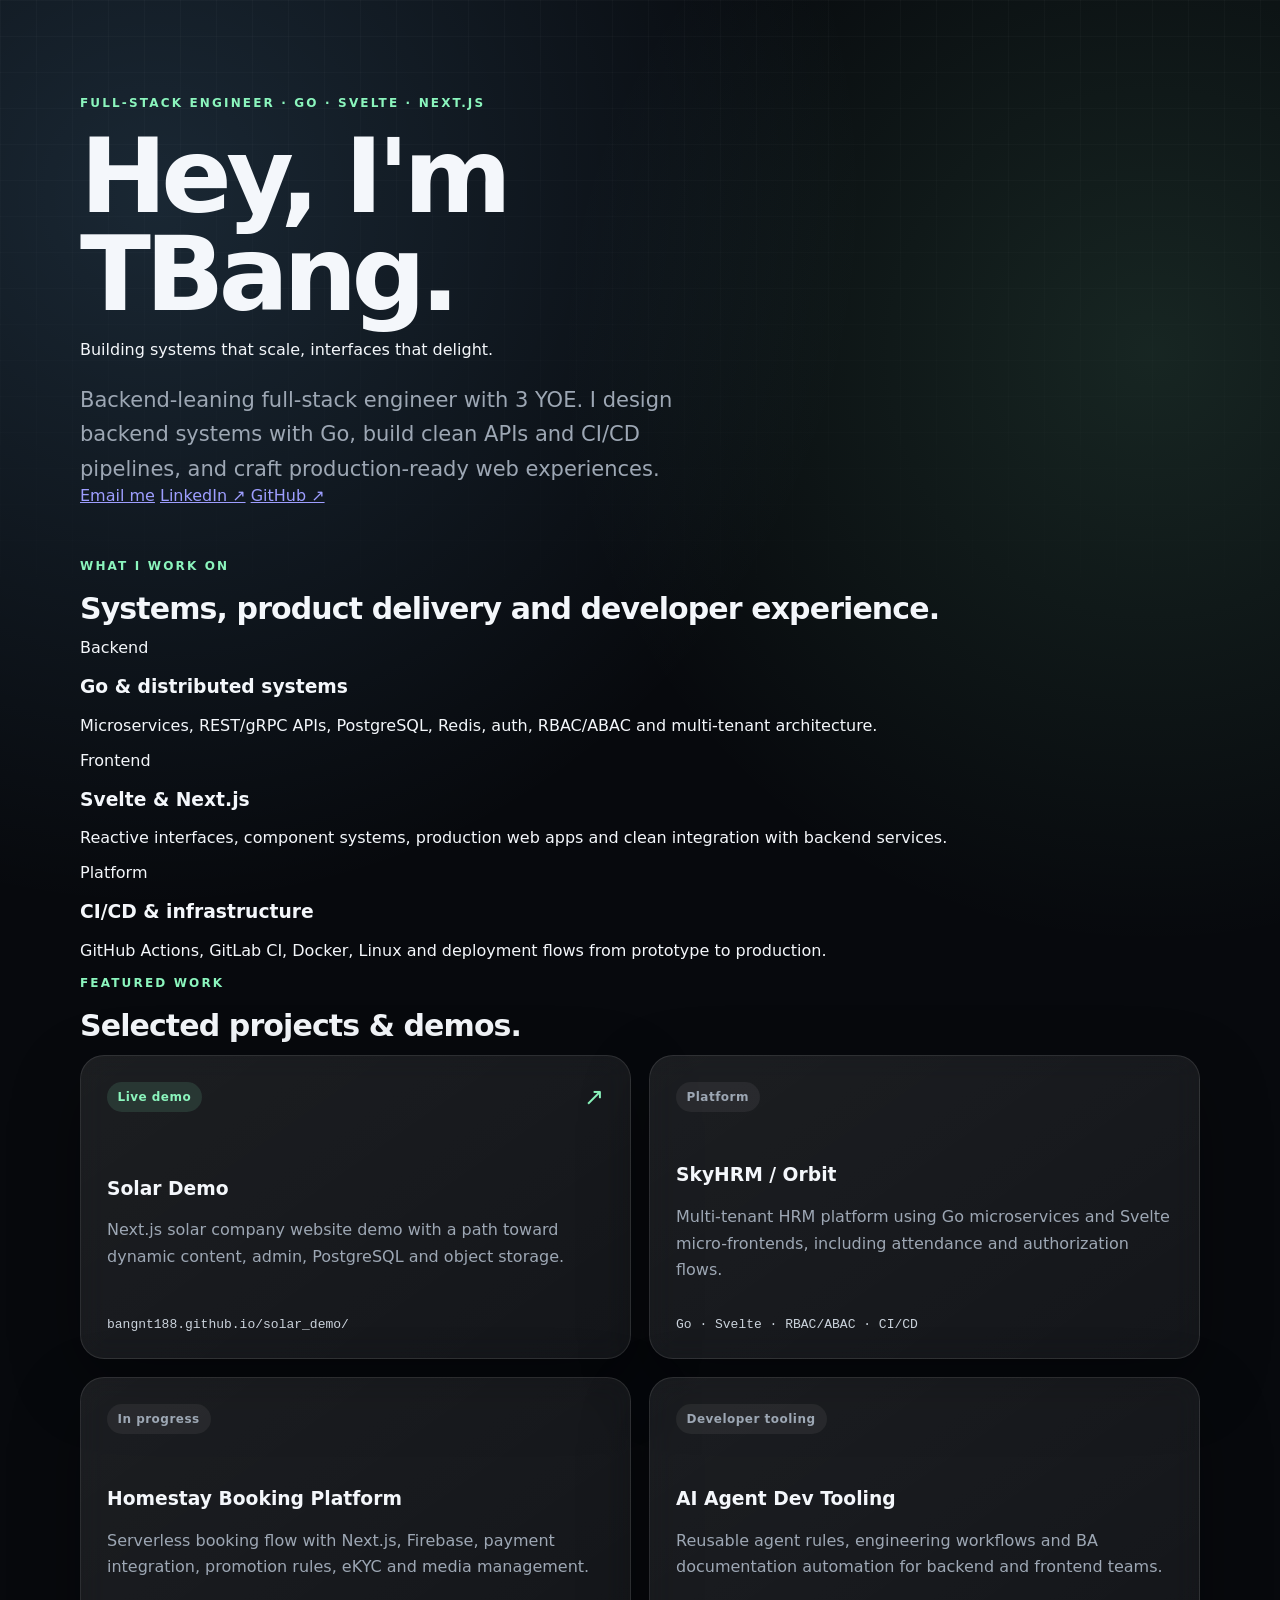
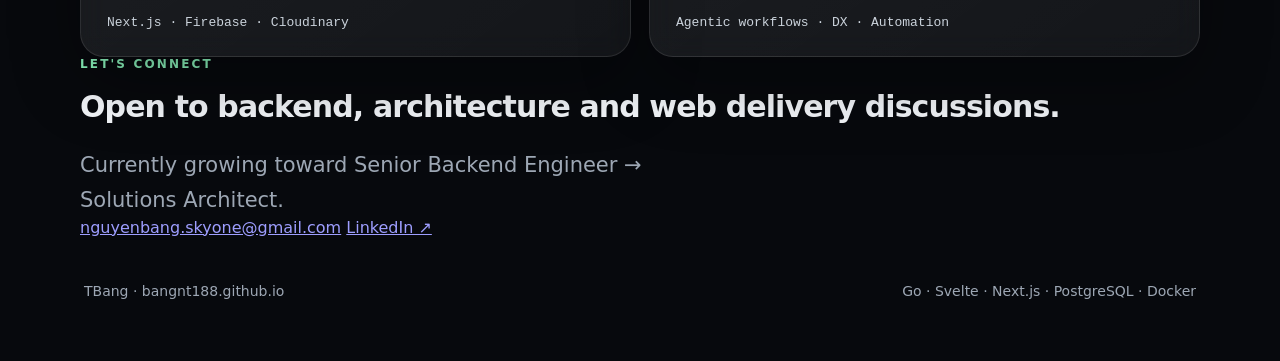
==== index.html @ aab57d64 "feat: turn demo hub into personal portfolio landing page" ====
<!doctype html>
<html lang="en">
<head>
  <meta charset="utf-8" />
  <meta name="viewport" content="width=device-width, initial-scale=1" />
  <meta name="description" content="TBang — Full-Stack Engineer focused on Go, Svelte, Next.js, distributed systems, CI/CD and system design." />
  <title>TBang · Full-Stack Engineer</title>
  <link rel="stylesheet" href="./styles.css" />
</head>
<body>
  <main class="shell">
    <section class="hero">
      <p class="eyebrow">FULL-STACK ENGINEER · GO · SVELTE · NEXT.JS</p>
      <h1>Hey, I'm TBang.</h1>
      <p class="headline">Building systems that scale, interfaces that delight.</p>
      <p class="intro">
        Backend-leaning full-stack engineer with 3 YOE. I design backend systems with Go,
        build clean APIs and CI/CD pipelines, and craft production-ready web experiences.
      </p>
      <div class="actions">
        <a class="button primary" href="mailto:nguyenbang.skyone@gmail.com">Email me</a>
        <a class="button" href="https://www.linkedin.com/in/bang-nguyen-182489255/" target="_blank" rel="noreferrer">LinkedIn ↗</a>
        <a class="button" href="https://github.com/bangnt188" target="_blank" rel="noreferrer">GitHub ↗</a>
      </div>
    </section>

    <section class="section">
      <div class="section-heading">
        <p class="eyebrow">WHAT I WORK ON</p>
        <h2>Systems, product delivery and developer experience.</h2>
      </div>
      <div class="grid three">
        <article class="info-card">
          <span class="kicker">Backend</span>
          <h3>Go & distributed systems</h3>
          <p>Microservices, REST/gRPC APIs, PostgreSQL, Redis, auth, RBAC/ABAC and multi-tenant architecture.</p>
        </article>
        <article class="info-card">
          <span class="kicker">Frontend</span>
          <h3>Svelte & Next.js</h3>
          <p>Reactive interfaces, component systems, production web apps and clean integration with backend services.</p>
        </article>
        <article class="info-card">
          <span class="kicker">Platform</span>
          <h3>CI/CD & infrastructure</h3>
          <p>GitHub Actions, GitLab CI, Docker, Linux and deployment flows from prototype to production.</p>
        </article>
      </div>
    </section>

    <section class="section">
      <div class="section-heading">
        <p class="eyebrow">FEATURED WORK</p>
        <h2>Selected projects & demos.</h2>
      </div>
      <div class="projects">
        <a class="card" href="/solar_demo/" aria-label="Open Solar Demo">
          <div class="card-top">
            <span class="badge">Live demo</span>
            <span class="arrow">↗</span>
          </div>
          <div>
            <h3>Solar Demo</h3>
            <p>Next.js solar company website demo with a path toward dynamic content, admin, PostgreSQL and object storage.</p>
          </div>
          <span class="path">bangnt188.github.io/solar_demo/</span>
        </a>

        <article class="card">
          <div class="card-top"><span class="badge subtle">Platform</span></div>
          <div>
            <h3>SkyHRM / Orbit</h3>
            <p>Multi-tenant HRM platform using Go microservices and Svelte micro-frontends, including attendance and authorization flows.</p>
          </div>
          <span class="path">Go · Svelte · RBAC/ABAC · CI/CD</span>
        </article>

        <article class="card">
          <div class="card-top"><span class="badge subtle">In progress</span></div>
          <div>
            <h3>Homestay Booking Platform</h3>
            <p>Serverless booking flow with Next.js, Firebase, payment integration, promotion rules, eKYC and media management.</p>
          </div>
          <span class="path">Next.js · Firebase · Cloudinary</span>
        </article>

        <article class="card">
          <div class="card-top"><span class="badge subtle">Developer tooling</span></div>
          <div>
            <h3>AI Agent Dev Tooling</h3>
            <p>Reusable agent rules, engineering workflows and BA documentation automation for backend and frontend teams.</p>
          </div>
          <span class="path">Agentic workflows · DX · Automation</span>
        </article>
      </div>
    </section>

    <section class="section contact">
      <div>
        <p class="eyebrow">LET'S CONNECT</p>
        <h2>Open to backend, architecture and web delivery discussions.</h2>
        <p class="intro compact">Currently growing toward Senior Backend Engineer → Solutions Architect.</p>
      </div>
      <div class="contact-links">
        <a href="mailto:nguyenbang.skyone@gmail.com">nguyenbang.skyone@gmail.com</a>
        <a href="https://www.linkedin.com/in/bang-nguyen-182489255/" target="_blank" rel="noreferrer">LinkedIn ↗</a>
      </div>
    </section>

    <footer>
      <span>TBang · bangnt188.github.io</span>
      <span>Go · Svelte · Next.js · PostgreSQL · Docker</span>
    </footer>
  </main>
</body>
</html>
---- styles.css ----
:root {
  color-scheme: dark;
  --bg: #07090d;
  --panel: rgba(255,255,255,.055);
  --panel-strong: rgba(255,255,255,.085);
  --text: #f4f7fb;
  --muted: #9da7b4;
  --line: rgba(255,255,255,.1);
  --accent: #8bf5bd;
  --accent-2: #7cc7ff;
  --shadow: 0 24px 70px rgba(0,0,0,.32);
}

* { box-sizing: border-box; }

html { min-height: 100%; }

body {
  margin: 0;
  min-height: 100vh;
  font-family: Inter, ui-sans-serif, system-ui, -apple-system, BlinkMacSystemFont, "Segoe UI", sans-serif;
  color: var(--text);
  background:
    radial-gradient(circle at 12% 10%, rgba(124,199,255,.16), transparent 34%),
    radial-gradient(circle at 90% 18%, rgba(139,245,189,.12), transparent 30%),
    var(--bg);
}

body::before {
  content: "";
  position: fixed;
  inset: 0;
  pointer-events: none;
  background-image:
    linear-gradient(rgba(255,255,255,.025) 1px, transparent 1px),
    linear-gradient(90deg, rgba(255,255,255,.025) 1px, transparent 1px);
  background-size: 36px 36px;
  mask-image: linear-gradient(to bottom, black, transparent 85%);
}

.shell {
  width: min(1120px, calc(100% - 40px));
  margin: 0 auto;
  padding: 96px 0 44px;
}

.hero {
  max-width: 760px;
  margin-bottom: 54px;
}

.eyebrow {
  margin: 0 0 18px;
  color: var(--accent);
  font-size: 12px;
  font-weight: 800;
  letter-spacing: .18em;
}

h1 {
  margin: 0;
  font-size: clamp(48px, 9vw, 104px);
  line-height: .94;
  letter-spacing: -.055em;
  font-weight: 760;
}

.intro {
  max-width: 620px;
  margin: 24px 0 0;
  color: var(--muted);
  font-size: clamp(17px, 2vw, 21px);
  line-height: 1.65;
}

.projects {
  display: grid;
  grid-template-columns: repeat(2, minmax(0, 1fr));
  gap: 18px;
}

.card {
  min-height: 280px;
  display: flex;
  flex-direction: column;
  justify-content: space-between;
  gap: 34px;
  padding: 26px;
  color: inherit;
  text-decoration: none;
  border: 1px solid var(--line);
  border-radius: 24px;
  background: linear-gradient(145deg, var(--panel-strong), var(--panel));
  box-shadow: var(--shadow);
  backdrop-filter: blur(14px);
  transition: transform .22s ease, border-color .22s ease, background .22s ease;
}

a.card:hover {
  transform: translateY(-6px);
  border-color: rgba(139,245,189,.42);
  background: linear-gradient(145deg, rgba(139,245,189,.1), rgba(255,255,255,.055));
}

.card-top {
  display: flex;
  align-items: center;
  justify-content: space-between;
}

.badge {
  display: inline-flex;
  width: fit-content;
  padding: 8px 11px;
  border-radius: 999px;
  background: rgba(139,245,189,.12);
  color: var(--accent);
  font-size: 12px;
  font-weight: 800;
  letter-spacing: .04em;
}

.badge.subtle {
  background: rgba(255,255,255,.06);
  color: var(--muted);
}

.arrow {
  font-size: 24px;
  color: var(--accent);
}

h2 {
  margin: 0 0 12px;
  font-size: 30px;
  letter-spacing: -.03em;
}

.card p {
  margin: 0;
  color: var(--muted);
  line-height: 1.65;
}

.path {
  color: #cbd3dc;
  font-family: "SFMono-Regular", Consolas, "Liberation Mono", monospace;
  font-size: 13px;
}

.muted { opacity: .58; }

footer {
  display: flex;
  align-items: center;
  justify-content: space-between;
  gap: 18px;
  margin-top: 28px;
  padding: 18px 4px;
  color: var(--muted);
  font-size: 14px;
}

footer a {
  color: var(--text);
  text-decoration: none;
}

footer a:hover { color: var(--accent-2); }

@media (max-width: 760px) {
  .shell {
    width: min(100% - 28px, 1120px);
    padding-top: 64px;
  }

  .projects { grid-template-columns: 1fr; }
  .card { min-height: 240px; }

  footer {
    align-items: flex-start;
    flex-direction: column;
  }
}
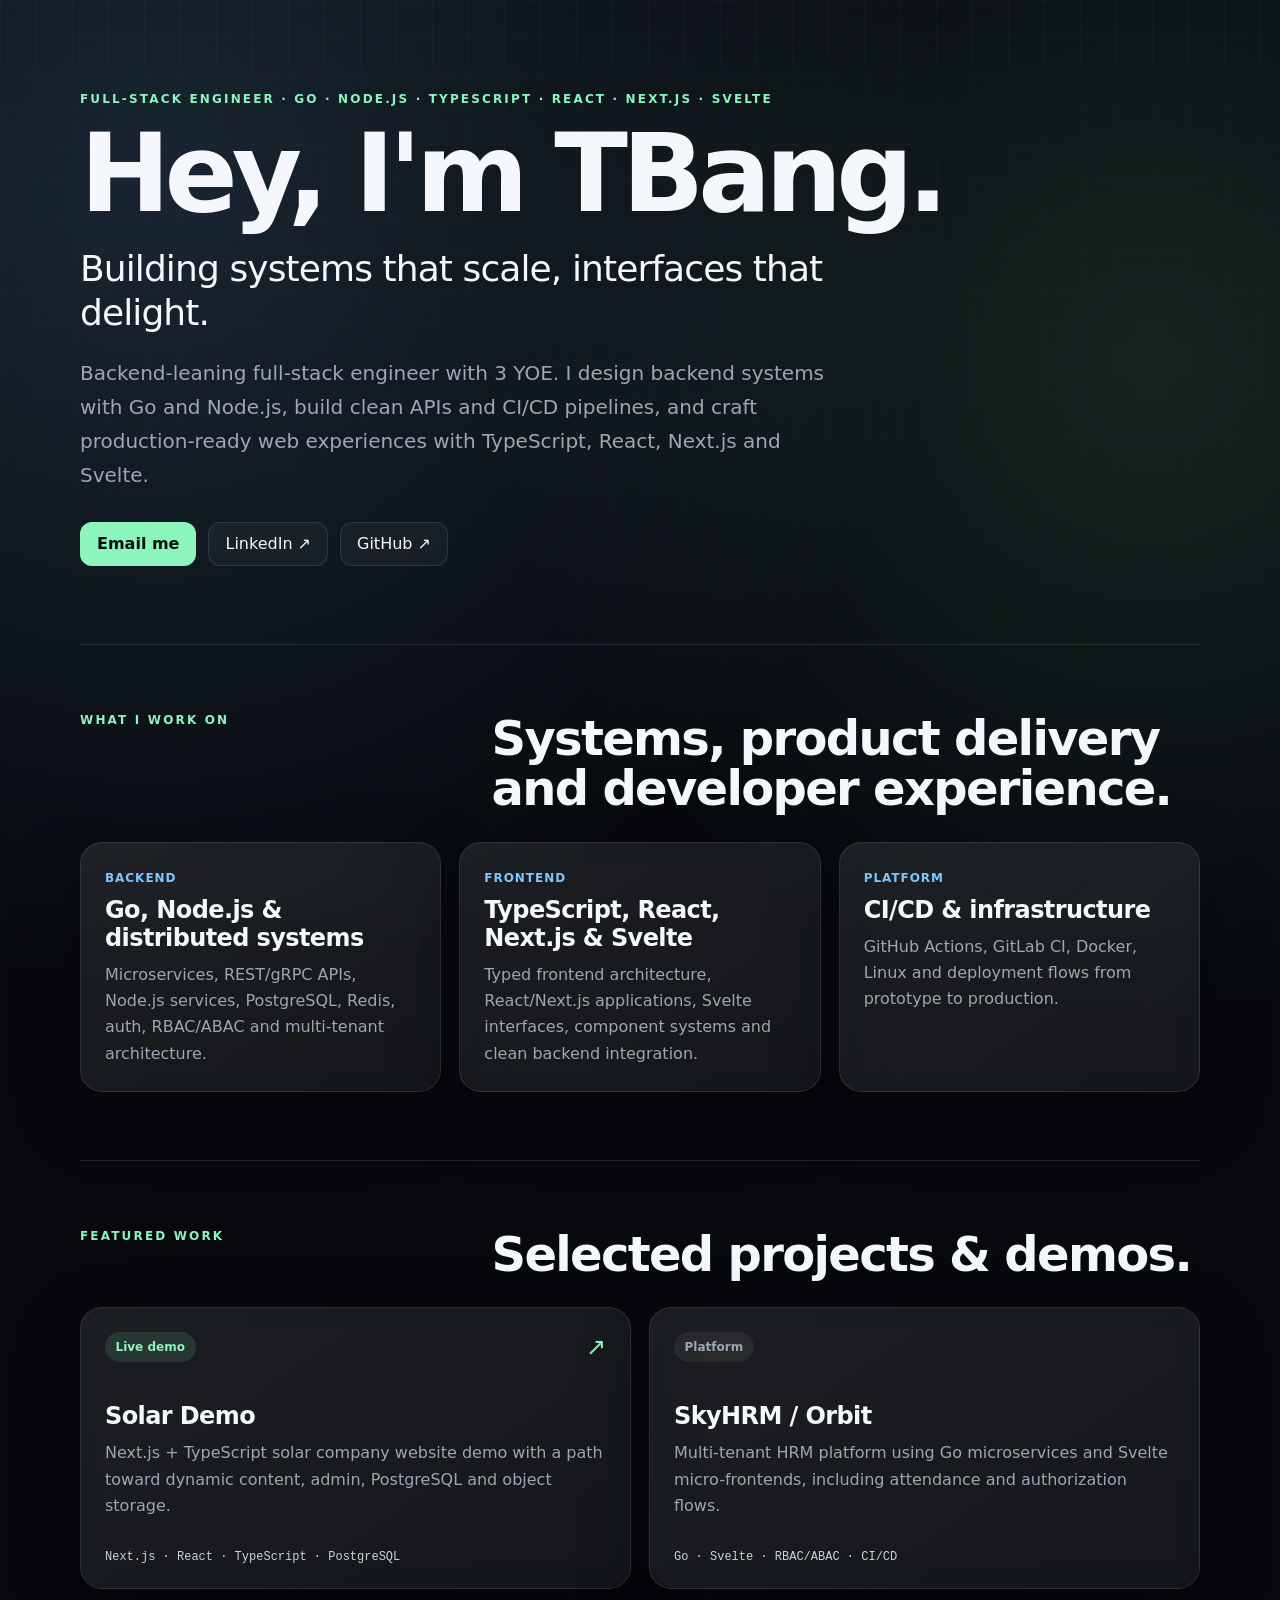
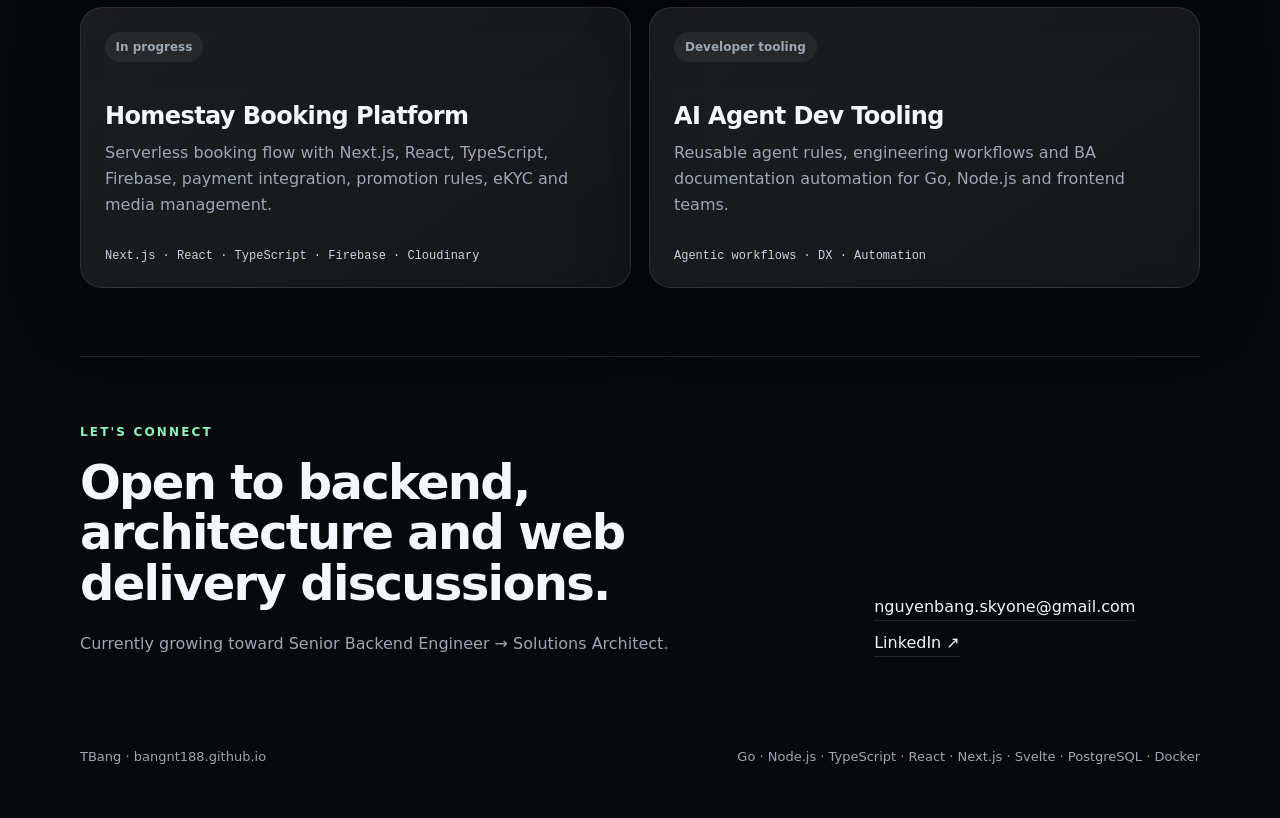
==== commit 355865c8: "feat: expand full-stack stack with Node.js TypeScript React and Next.js" ====
--- a/index.html
+++ b/index.html
@@ -3,19 +3,19 @@
 <head>
   <meta charset="utf-8" />
   <meta name="viewport" content="width=device-width, initial-scale=1" />
-  <meta name="description" content="TBang — Full-Stack Engineer focused on Go, Svelte, Next.js, distributed systems, CI/CD and system design." />
+  <meta name="description" content="TBang — Full-Stack Engineer focused on Go, Node.js, TypeScript, React, Next.js, Svelte, distributed systems, CI/CD and system design." />
   <title>TBang · Full-Stack Engineer</title>
   <link rel="stylesheet" href="./styles.css" />
 </head>
 <body>
   <main class="shell">
     <section class="hero">
-      <p class="eyebrow">FULL-STACK ENGINEER · GO · SVELTE · NEXT.JS</p>
+      <p class="eyebrow">FULL-STACK ENGINEER · GO · NODE.JS · TYPESCRIPT · REACT · NEXT.JS · SVELTE</p>
       <h1>Hey, I'm TBang.</h1>
       <p class="headline">Building systems that scale, interfaces that delight.</p>
       <p class="intro">
-        Backend-leaning full-stack engineer with 3 YOE. I design backend systems with Go,
-        build clean APIs and CI/CD pipelines, and craft production-ready web experiences.
+        Backend-leaning full-stack engineer with 3 YOE. I design backend systems with Go and Node.js,
+        build clean APIs and CI/CD pipelines, and craft production-ready web experiences with TypeScript, React, Next.js and Svelte.
       </p>
       <div class="actions">
         <a class="button primary" href="mailto:nguyenbang.skyone@gmail.com">Email me</a>
@@ -32,13 +32,13 @@
       <div class="grid three">
         <article class="info-card">
           <span class="kicker">Backend</span>
-          <h3>Go & distributed systems</h3>
-          <p>Microservices, REST/gRPC APIs, PostgreSQL, Redis, auth, RBAC/ABAC and multi-tenant architecture.</p>
+          <h3>Go, Node.js & distributed systems</h3>
+          <p>Microservices, REST/gRPC APIs, Node.js services, PostgreSQL, Redis, auth, RBAC/ABAC and multi-tenant architecture.</p>
         </article>
         <article class="info-card">
           <span class="kicker">Frontend</span>
-          <h3>Svelte & Next.js</h3>
-          <p>Reactive interfaces, component systems, production web apps and clean integration with backend services.</p>
+          <h3>TypeScript, React, Next.js & Svelte</h3>
+          <p>Typed frontend architecture, React/Next.js applications, Svelte interfaces, component systems and clean backend integration.</p>
         </article>
         <article class="info-card">
           <span class="kicker">Platform</span>
@@ -61,9 +61,9 @@
           </div>
           <div>
             <h3>Solar Demo</h3>
-            <p>Next.js solar company website demo with a path toward dynamic content, admin, PostgreSQL and object storage.</p>
+            <p>Next.js + TypeScript solar company website demo with a path toward dynamic content, admin, PostgreSQL and object storage.</p>
           </div>
-          <span class="path">bangnt188.github.io/solar_demo/</span>
+          <span class="path">Next.js · React · TypeScript · PostgreSQL</span>
         </a>
 
         <article class="card">
@@ -79,16 +79,16 @@
           <div class="card-top"><span class="badge subtle">In progress</span></div>
           <div>
             <h3>Homestay Booking Platform</h3>
-            <p>Serverless booking flow with Next.js, Firebase, payment integration, promotion rules, eKYC and media management.</p>
+            <p>Serverless booking flow with Next.js, React, TypeScript, Firebase, payment integration, promotion rules, eKYC and media management.</p>
           </div>
-          <span class="path">Next.js · Firebase · Cloudinary</span>
+          <span class="path">Next.js · React · TypeScript · Firebase · Cloudinary</span>
         </article>
 
         <article class="card">
           <div class="card-top"><span class="badge subtle">Developer tooling</span></div>
           <div>
             <h3>AI Agent Dev Tooling</h3>
-            <p>Reusable agent rules, engineering workflows and BA documentation automation for backend and frontend teams.</p>
+            <p>Reusable agent rules, engineering workflows and BA documentation automation for Go, Node.js and frontend teams.</p>
           </div>
           <span class="path">Agentic workflows · DX · Automation</span>
         </article>
@@ -109,7 +109,7 @@
 
     <footer>
       <span>TBang · bangnt188.github.io</span>
-      <span>Go · Svelte · Next.js · PostgreSQL · Docker</span>
+      <span>Go · Node.js · TypeScript · React · Next.js · Svelte · PostgreSQL · Docker</span>
     </footer>
   </main>
 </body>
--- a/styles.css
+++ b/styles.css
@@ -12,8 +12,7 @@
 }
 
 * { box-sizing: border-box; }
-
-html { min-height: 100%; }
+html { min-height: 100%; scroll-behavior: smooth; }
 
 body {
   margin: 0;
@@ -21,8 +20,8 @@
   font-family: Inter, ui-sans-serif, system-ui, -apple-system, BlinkMacSystemFont, "Segoe UI", sans-serif;
   color: var(--text);
   background:
-    radial-gradient(circle at 12% 10%, rgba(124,199,255,.16), transparent 34%),
-    radial-gradient(circle at 90% 18%, rgba(139,245,189,.12), transparent 30%),
+    radial-gradient(circle at 12% 8%, rgba(124,199,255,.15), transparent 32%),
+    radial-gradient(circle at 90% 15%, rgba(139,245,189,.11), transparent 28%),
     var(--bg);
 }
 
@@ -32,21 +31,21 @@
   inset: 0;
   pointer-events: none;
   background-image:
-    linear-gradient(rgba(255,255,255,.025) 1px, transparent 1px),
-    linear-gradient(90deg, rgba(255,255,255,.025) 1px, transparent 1px);
+    linear-gradient(rgba(255,255,255,.024) 1px, transparent 1px),
+    linear-gradient(90deg, rgba(255,255,255,.024) 1px, transparent 1px);
   background-size: 36px 36px;
-  mask-image: linear-gradient(to bottom, black, transparent 85%);
+  mask-image: linear-gradient(to bottom, black, transparent 88%);
 }
 
 .shell {
   width: min(1120px, calc(100% - 40px));
   margin: 0 auto;
-  padding: 96px 0 44px;
+  padding: 92px 0 44px;
 }
 
 .hero {
-  max-width: 760px;
-  margin-bottom: 54px;
+  max-width: 880px;
+  padding-bottom: 78px;
 }
 
 .eyebrow {
@@ -59,18 +58,109 @@
 
 h1 {
   margin: 0;
-  font-size: clamp(48px, 9vw, 104px);
-  line-height: .94;
+  font-size: clamp(52px, 9vw, 108px);
+  line-height: .92;
   letter-spacing: -.055em;
-  font-weight: 760;
+  font-weight: 780;
+}
+
+.headline {
+  margin: 24px 0 0;
+  max-width: 800px;
+  font-size: clamp(22px, 3vw, 36px);
+  line-height: 1.2;
+  letter-spacing: -.025em;
 }
 
 .intro {
-  max-width: 620px;
-  margin: 24px 0 0;
+  max-width: 760px;
+  margin: 22px 0 0;
   color: var(--muted);
-  font-size: clamp(17px, 2vw, 21px);
+  font-size: clamp(17px, 2vw, 20px);
+  line-height: 1.7;
+}
+
+.intro.compact { max-width: 600px; font-size: 16px; }
+
+.actions {
+  display: flex;
+  flex-wrap: wrap;
+  gap: 12px;
+  margin-top: 30px;
+}
+
+.button {
+  display: inline-flex;
+  align-items: center;
+  justify-content: center;
+  min-height: 44px;
+  padding: 0 16px;
+  border: 1px solid var(--line);
+  border-radius: 12px;
+  color: var(--text);
+  text-decoration: none;
+  background: rgba(255,255,255,.04);
+  transition: .2s ease;
+}
+
+.button:hover { transform: translateY(-2px); border-color: rgba(255,255,255,.24); }
+.button.primary { background: var(--accent); color: #07110c; border-color: transparent; font-weight: 800; }
+
+.section {
+  padding: 68px 0;
+  border-top: 1px solid var(--line);
+}
+
+.section-heading {
+  display: grid;
+  grid-template-columns: .7fr 1.3fr;
+  gap: 30px;
+  align-items: start;
+  margin-bottom: 28px;
+}
+
+.section-heading h2,
+.contact h2 {
+  margin: 0;
+  font-size: clamp(30px, 4vw, 48px);
+  letter-spacing: -.035em;
+  line-height: 1.05;
+}
+
+.grid { display: grid; gap: 18px; }
+.grid.three { grid-template-columns: repeat(3, minmax(0, 1fr)); }
+
+.info-card,
+.card {
+  border: 1px solid var(--line);
+  border-radius: 22px;
+  background: linear-gradient(145deg, var(--panel-strong), var(--panel));
+  box-shadow: var(--shadow);
+  backdrop-filter: blur(14px);
+}
+
+.info-card { padding: 24px; }
+
+.info-card h3,
+.card h3 {
+  margin: 10px 0 10px;
+  font-size: 24px;
+  letter-spacing: -.025em;
+}
+
+.info-card p,
+.card p {
+  margin: 0;
+  color: var(--muted);
   line-height: 1.65;
+}
+
+.kicker {
+  color: var(--accent-2);
+  font-size: 12px;
+  font-weight: 800;
+  letter-spacing: .08em;
+  text-transform: uppercase;
 }
 
 .projects {
@@ -80,24 +170,22 @@
 }
 
 .card {
-  min-height: 280px;
+  min-height: 270px;
   display: flex;
   flex-direction: column;
   justify-content: space-between;
-  gap: 34px;
-  padding: 26px;
+  gap: 30px;
+  padding: 24px;
   color: inherit;
   text-decoration: none;
-  border: 1px solid var(--line);
-  border-radius: 24px;
-  background: linear-gradient(145deg, var(--panel-strong), var(--panel));
-  box-shadow: var(--shadow);
-  backdrop-filter: blur(14px);
+}
+
+a.card {
   transition: transform .22s ease, border-color .22s ease, background .22s ease;
 }
 
 a.card:hover {
-  transform: translateY(-6px);
+  transform: translateY(-5px);
   border-color: rgba(139,245,189,.42);
   background: linear-gradient(145deg, rgba(139,245,189,.1), rgba(255,255,255,.055));
 }
@@ -117,68 +205,57 @@
   color: var(--accent);
   font-size: 12px;
   font-weight: 800;
-  letter-spacing: .04em;
-}
-
-.badge.subtle {
-  background: rgba(255,255,255,.06);
-  color: var(--muted);
-}
-
-.arrow {
-  font-size: 24px;
-  color: var(--accent);
-}
-
-h2 {
-  margin: 0 0 12px;
-  font-size: 30px;
-  letter-spacing: -.03em;
-}
-
-.card p {
-  margin: 0;
-  color: var(--muted);
-  line-height: 1.65;
-}
+}
+
+.badge.subtle { background: rgba(255,255,255,.06); color: var(--muted); }
+.arrow { font-size: 24px; color: var(--accent); }
 
 .path {
   color: #cbd3dc;
   font-family: "SFMono-Regular", Consolas, "Liberation Mono", monospace;
-  font-size: 13px;
-}
-
-.muted { opacity: .58; }
+  font-size: 12px;
+}
+
+.contact {
+  display: grid;
+  grid-template-columns: 1.4fr .6fr;
+  gap: 34px;
+  align-items: end;
+}
+
+.contact-links {
+  display: flex;
+  flex-direction: column;
+  gap: 12px;
+  align-items: flex-start;
+}
+
+.contact-links a {
+  color: var(--text);
+  text-decoration: none;
+  border-bottom: 1px solid var(--line);
+  padding-bottom: 4px;
+}
+
+.contact-links a:hover { color: var(--accent); }
 
 footer {
   display: flex;
   align-items: center;
   justify-content: space-between;
   gap: 18px;
-  margin-top: 28px;
-  padding: 18px 4px;
+  padding: 24px 0 10px;
   color: var(--muted);
-  font-size: 14px;
-}
-
-footer a {
-  color: var(--text);
-  text-decoration: none;
-}
-
-footer a:hover { color: var(--accent-2); }
-
-@media (max-width: 760px) {
-  .shell {
-    width: min(100% - 28px, 1120px);
-    padding-top: 64px;
-  }
-
+  font-size: 13px;
+}
+
+@media (max-width: 820px) {
+  .shell { width: min(100% - 28px, 1120px); padding-top: 64px; }
+  .hero { padding-bottom: 56px; }
+  .section-heading,
+  .contact { grid-template-columns: 1fr; }
+  .grid.three,
   .projects { grid-template-columns: 1fr; }
-  .card { min-height: 240px; }
-
-  footer {
-    align-items: flex-start;
-    flex-direction: column;
-  }
+  .card { min-height: 230px; }
+  footer { align-items: flex-start; flex-direction: column; }
 }
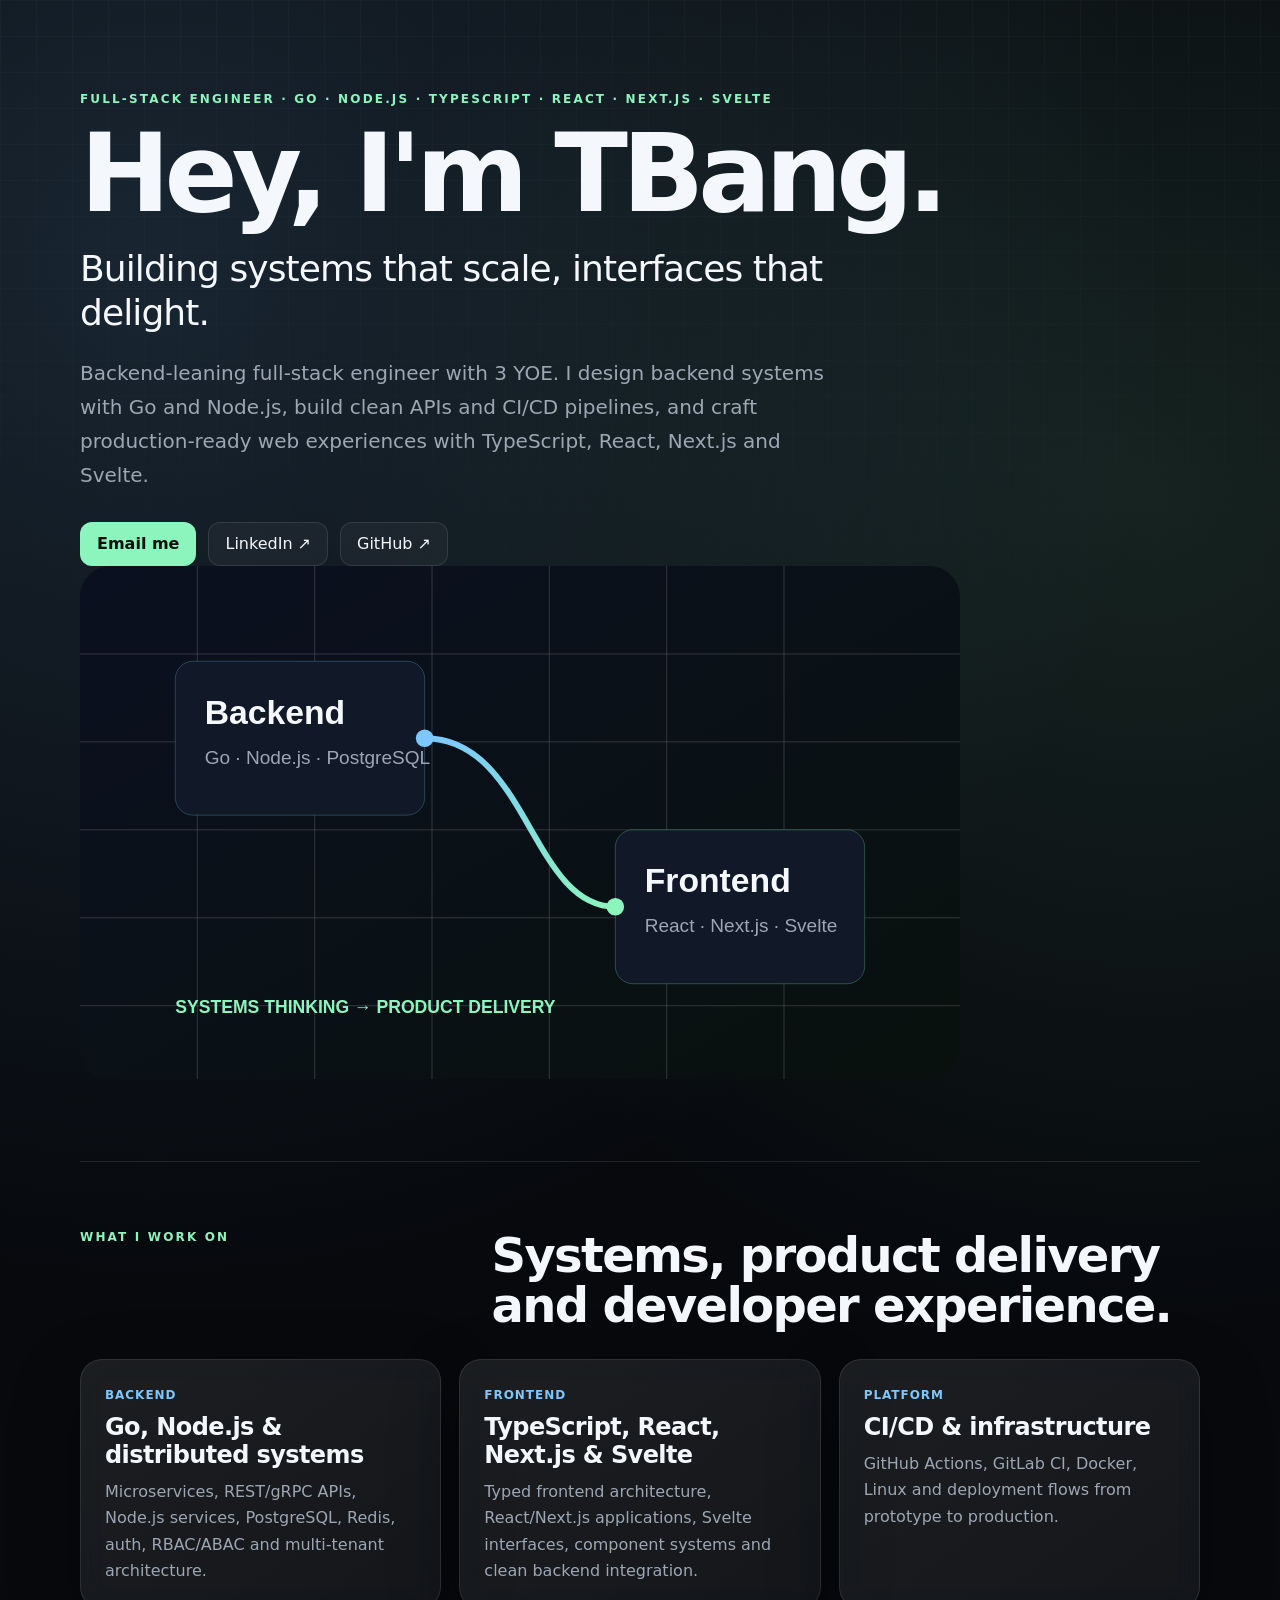
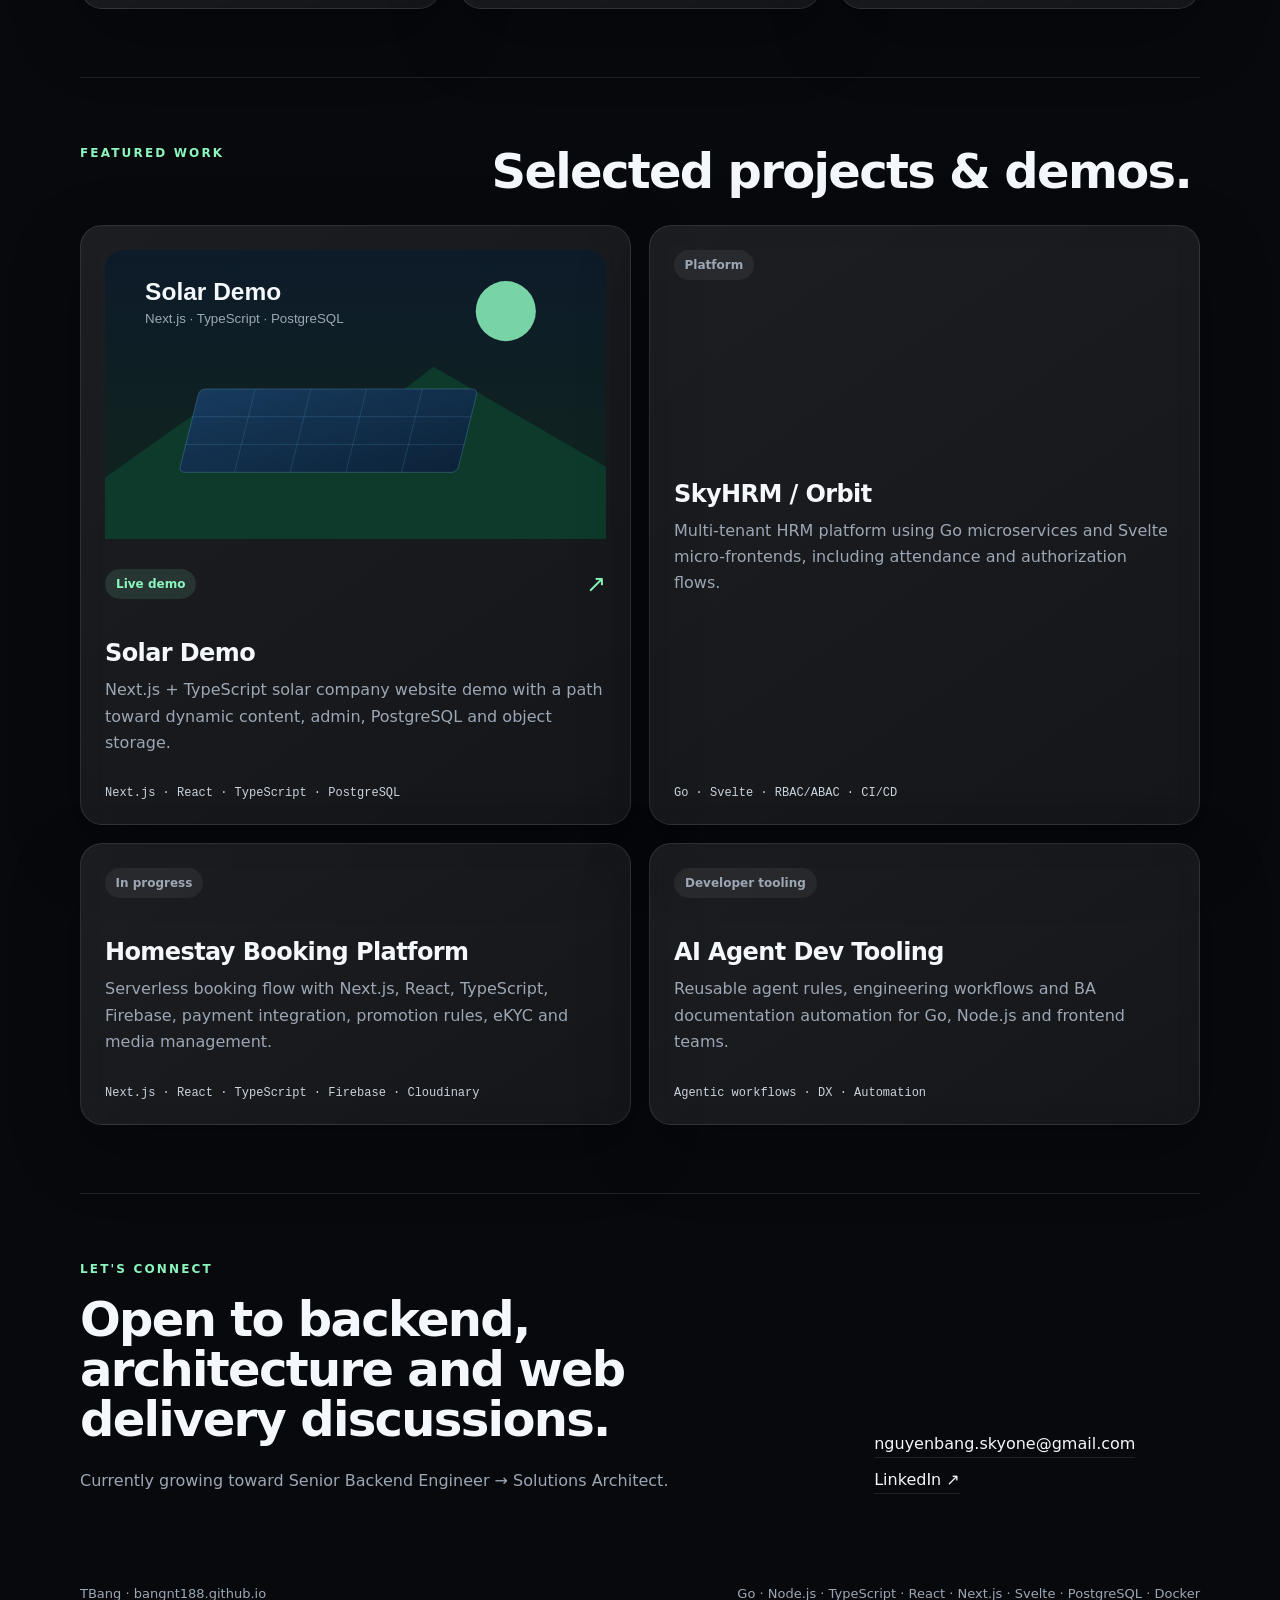
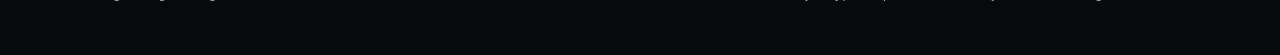
==== commit 2cf505bc: "feat: add favicon and portfolio imagery" ====
--- a/index.html
+++ b/index.html
@@ -5,23 +5,27 @@
   <meta name="viewport" content="width=device-width, initial-scale=1" />
   <meta name="description" content="TBang — Full-Stack Engineer focused on Go, Node.js, TypeScript, React, Next.js, Svelte, distributed systems, CI/CD and system design." />
   <title>TBang · Full-Stack Engineer</title>
+  <link rel="icon" href="./assets/favicon.svg" type="image/svg+xml" />
   <link rel="stylesheet" href="./styles.css" />
 </head>
 <body>
   <main class="shell">
     <section class="hero">
-      <p class="eyebrow">FULL-STACK ENGINEER · GO · NODE.JS · TYPESCRIPT · REACT · NEXT.JS · SVELTE</p>
-      <h1>Hey, I'm TBang.</h1>
-      <p class="headline">Building systems that scale, interfaces that delight.</p>
-      <p class="intro">
-        Backend-leaning full-stack engineer with 3 YOE. I design backend systems with Go and Node.js,
-        build clean APIs and CI/CD pipelines, and craft production-ready web experiences with TypeScript, React, Next.js and Svelte.
-      </p>
-      <div class="actions">
-        <a class="button primary" href="mailto:nguyenbang.skyone@gmail.com">Email me</a>
-        <a class="button" href="https://www.linkedin.com/in/bang-nguyen-182489255/" target="_blank" rel="noreferrer">LinkedIn ↗</a>
-        <a class="button" href="https://github.com/bangnt188" target="_blank" rel="noreferrer">GitHub ↗</a>
+      <div class="hero-copy">
+        <p class="eyebrow">FULL-STACK ENGINEER · GO · NODE.JS · TYPESCRIPT · REACT · NEXT.JS · SVELTE</p>
+        <h1>Hey, I'm TBang.</h1>
+        <p class="headline">Building systems that scale, interfaces that delight.</p>
+        <p class="intro">
+          Backend-leaning full-stack engineer with 3 YOE. I design backend systems with Go and Node.js,
+          build clean APIs and CI/CD pipelines, and craft production-ready web experiences with TypeScript, React, Next.js and Svelte.
+        </p>
+        <div class="actions">
+          <a class="button primary" href="mailto:nguyenbang.skyone@gmail.com">Email me</a>
+          <a class="button" href="https://www.linkedin.com/in/bang-nguyen-182489255/" target="_blank" rel="noreferrer">LinkedIn ↗</a>
+          <a class="button" href="https://github.com/bangnt188" target="_blank" rel="noreferrer">GitHub ↗</a>
+        </div>
       </div>
+      <img class="hero-visual" src="./assets/hero-systems.svg" alt="Backend and frontend system architecture illustration" />
     </section>
 
     <section class="section">
@@ -54,7 +58,8 @@
         <h2>Selected projects & demos.</h2>
       </div>
       <div class="projects">
-        <a class="card" href="/solar_demo/" aria-label="Open Solar Demo">
+        <a class="card visual-card" href="/solar_demo/" aria-label="Open Solar Demo">
+          <img class="project-visual" src="./assets/solar-demo.svg" alt="Solar Demo project preview" />
           <div class="card-top">
             <span class="badge">Live demo</span>
             <span class="arrow">↗</span>
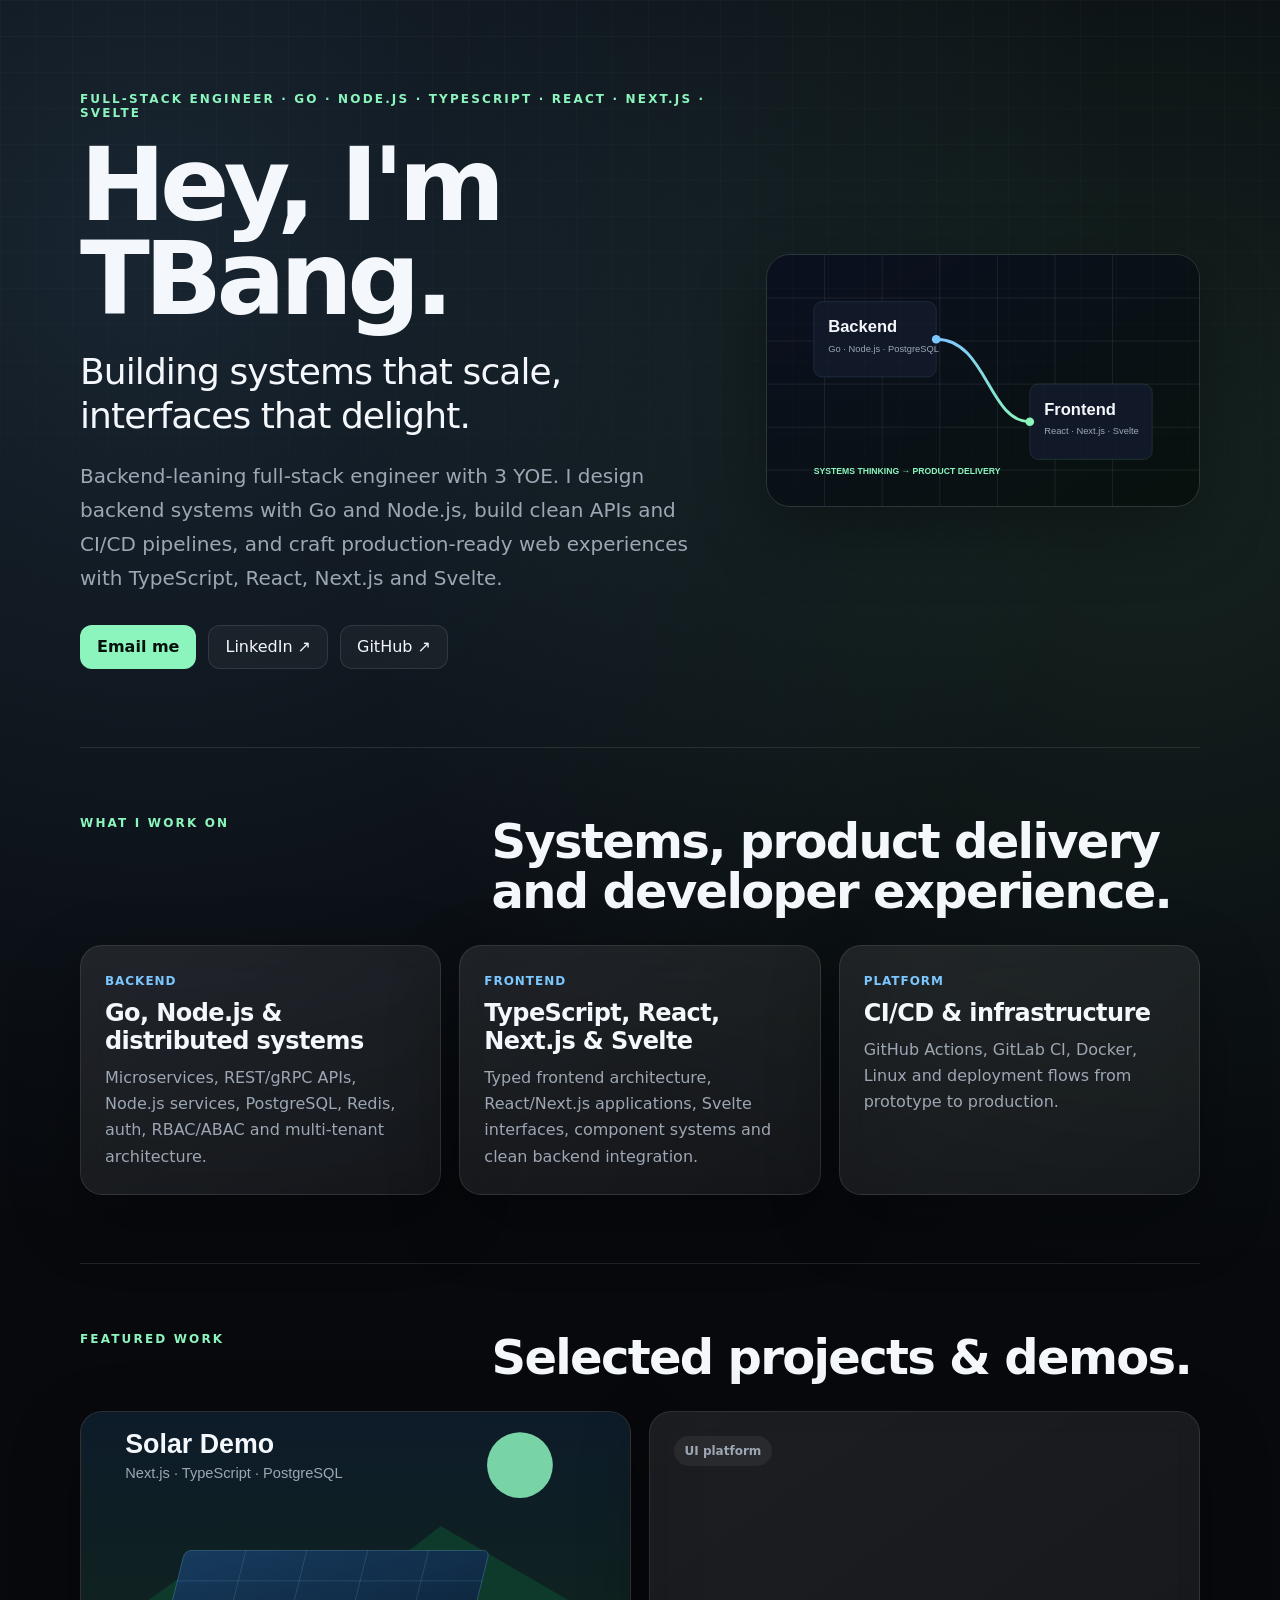
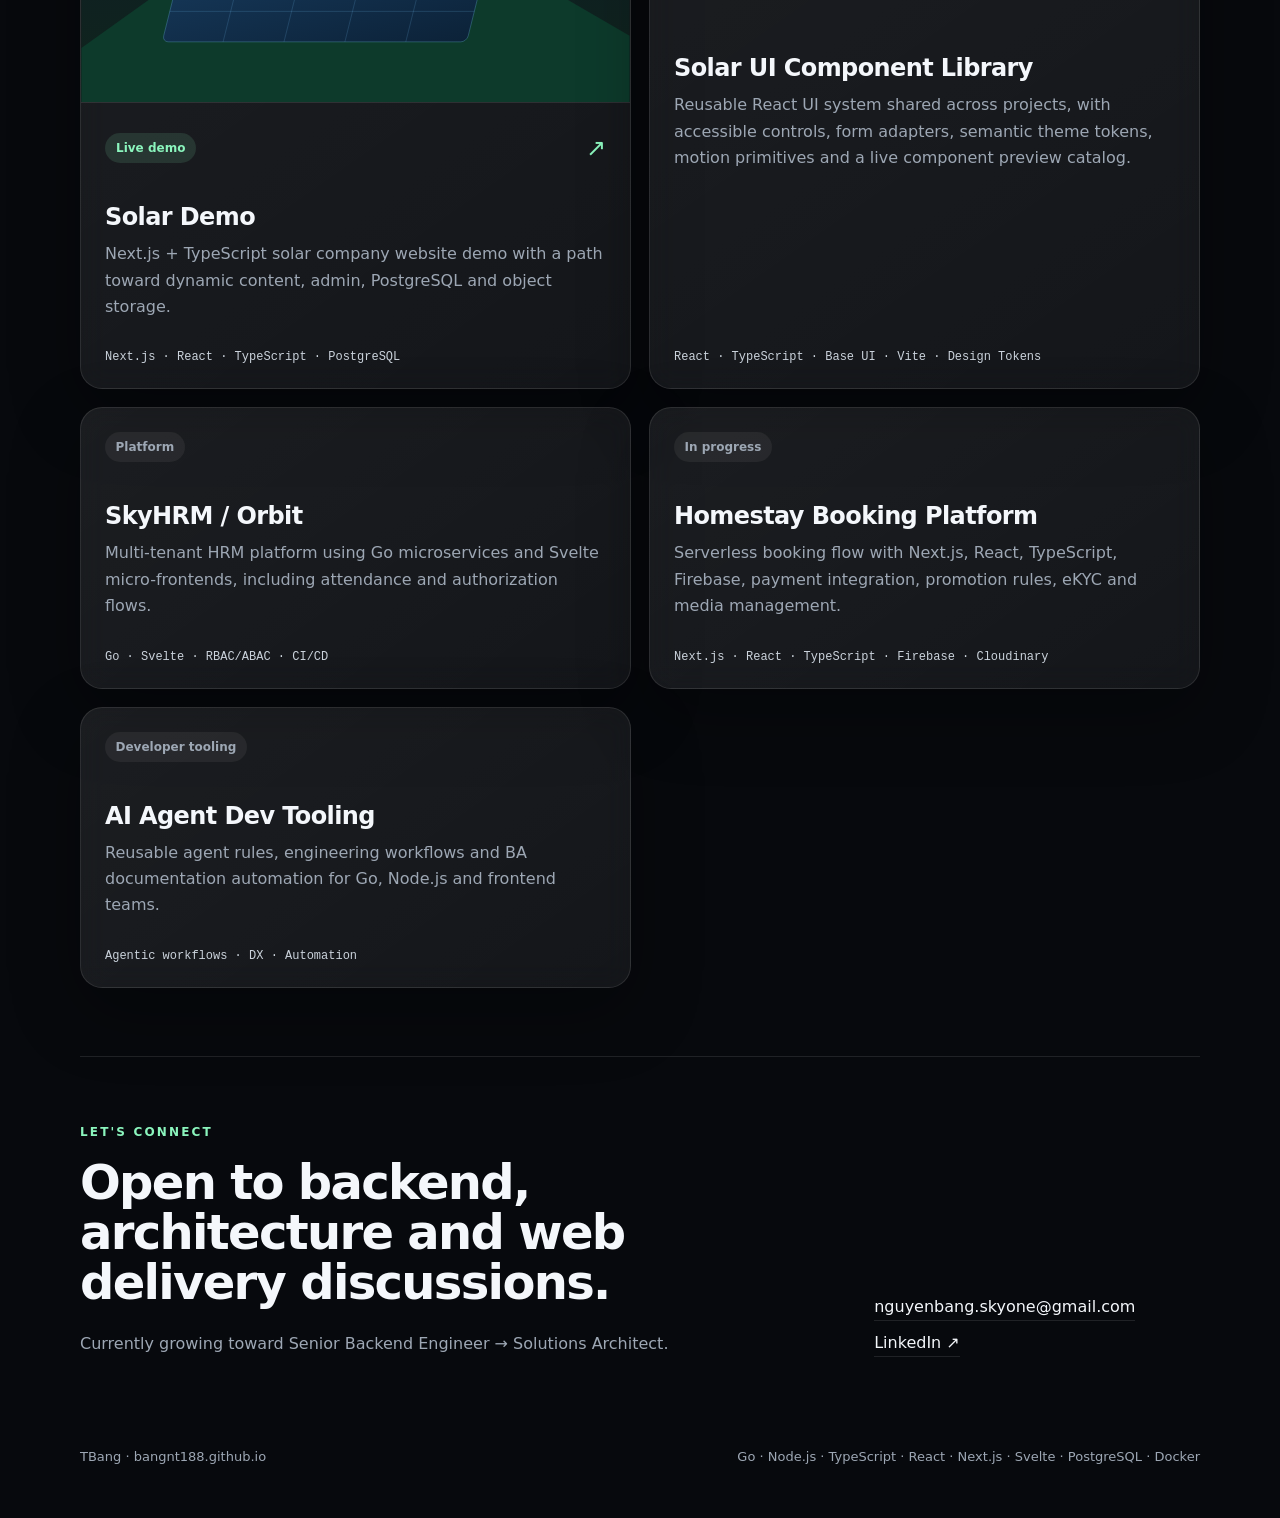
==== commit 3306af2f: "Add Solar UI component library to featured projects" ====
--- a/index.html
+++ b/index.html
@@ -72,6 +72,15 @@
         </a>
 
         <article class="card">
+          <div class="card-top"><span class="badge subtle">UI platform</span></div>
+          <div>
+            <h3>Solar UI Component Library</h3>
+            <p>Reusable React UI system shared across projects, with accessible controls, form adapters, semantic theme tokens, motion primitives and a live component preview catalog.</p>
+          </div>
+          <span class="path">React · TypeScript · Base UI · Vite · Design Tokens</span>
+        </article>
+
+        <article class="card">
           <div class="card-top"><span class="badge subtle">Platform</span></div>
           <div>
             <h3>SkyHRM / Orbit</h3>
--- a/styles.css
+++ b/styles.css
@@ -44,8 +44,21 @@
 }
 
 .hero {
-  max-width: 880px;
+  display: grid;
+  grid-template-columns: 1.2fr .8fr;
+  gap: 36px;
+  align-items: center;
   padding-bottom: 78px;
+}
+
+.hero-copy { max-width: 820px; }
+
+.hero-visual {
+  display: block;
+  width: 100%;
+  border: 1px solid var(--line);
+  border-radius: 24px;
+  box-shadow: var(--shadow);
 }
 
 .eyebrow {
@@ -58,7 +71,7 @@
 
 h1 {
   margin: 0;
-  font-size: clamp(52px, 9vw, 108px);
+  font-size: clamp(52px, 8vw, 104px);
   line-height: .92;
   letter-spacing: -.055em;
   font-weight: 780;
@@ -180,6 +193,16 @@
   text-decoration: none;
 }
 
+.visual-card { overflow: hidden; }
+
+.project-visual {
+  width: calc(100% + 48px);
+  margin: -24px -24px 0;
+  aspect-ratio: 16 / 8.5;
+  object-fit: cover;
+  border-bottom: 1px solid var(--line);
+}
+
 a.card {
   transition: transform .22s ease, border-color .22s ease, background .22s ease;
 }
@@ -247,6 +270,11 @@
   padding: 24px 0 10px;
   color: var(--muted);
   font-size: 13px;
+}
+
+@media (max-width: 900px) {
+  .hero { grid-template-columns: 1fr; }
+  .hero-visual { max-width: 760px; }
 }
 
 @media (max-width: 820px) {
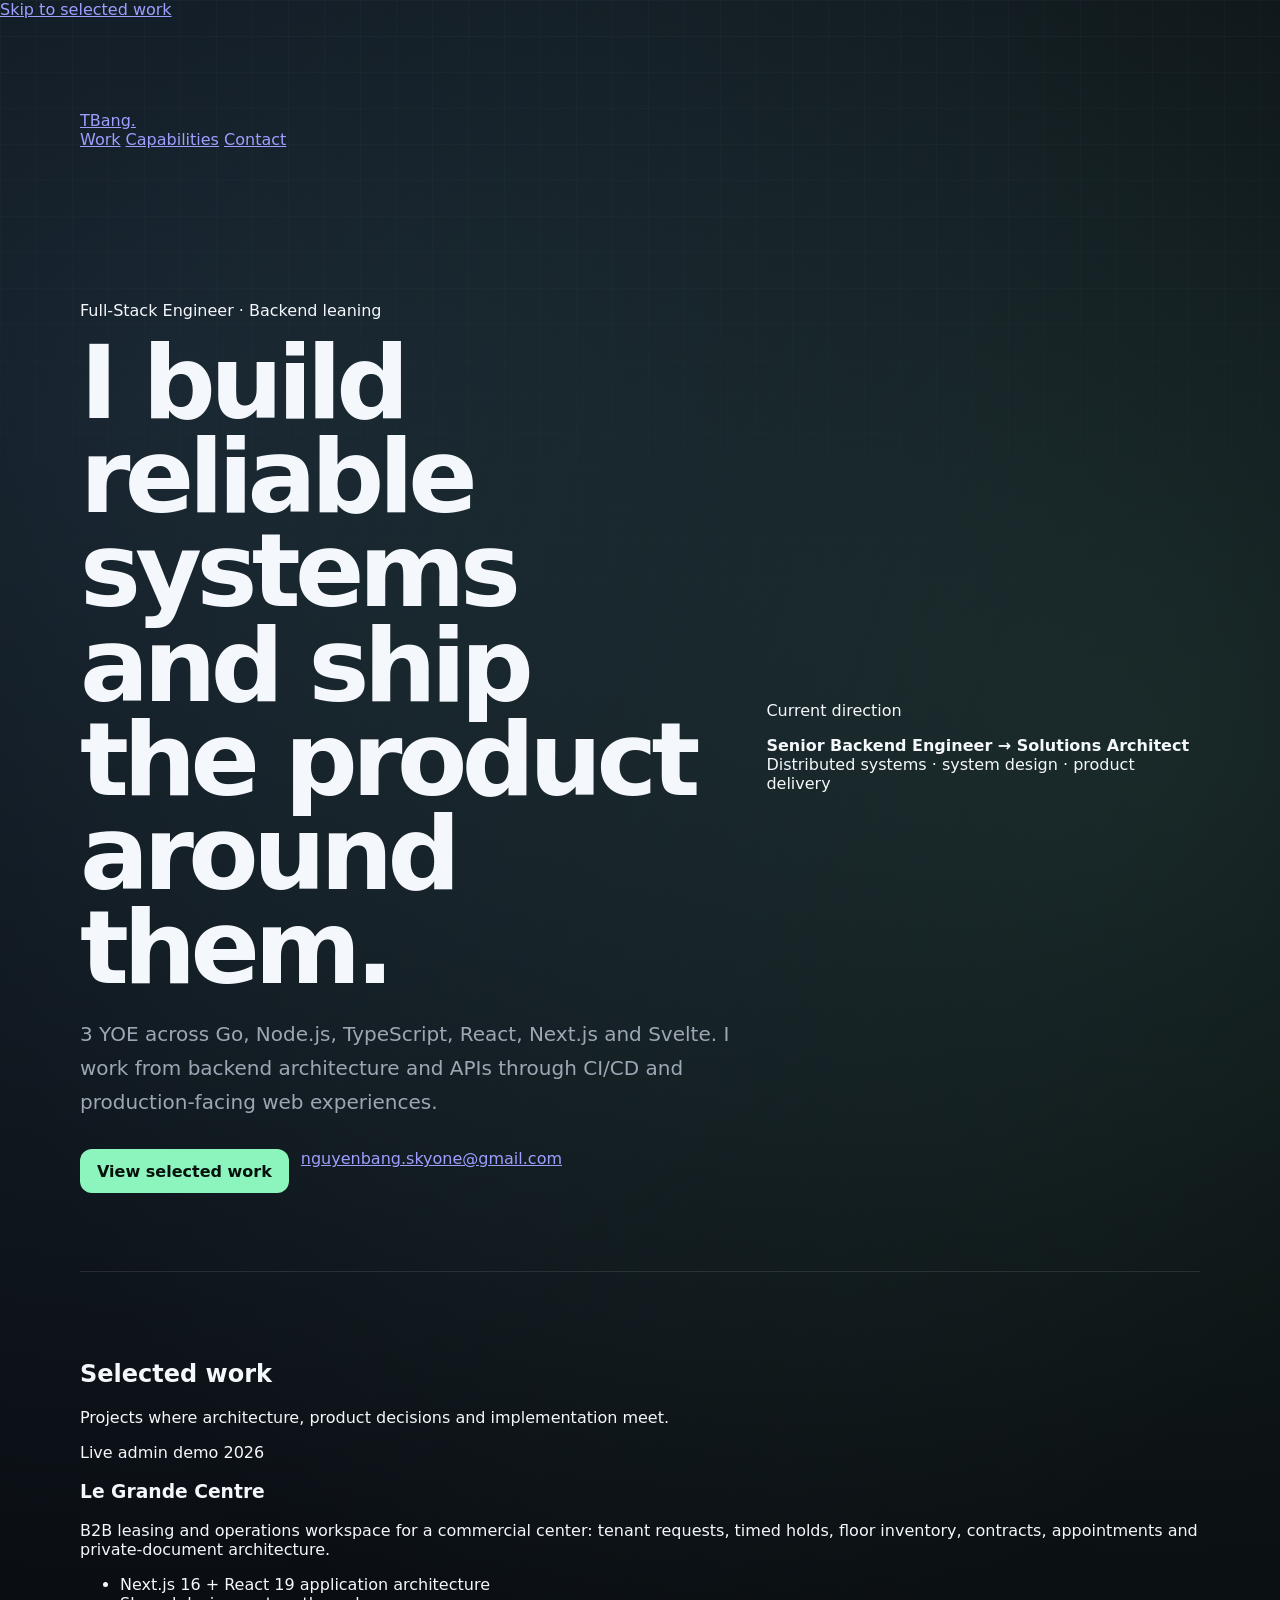
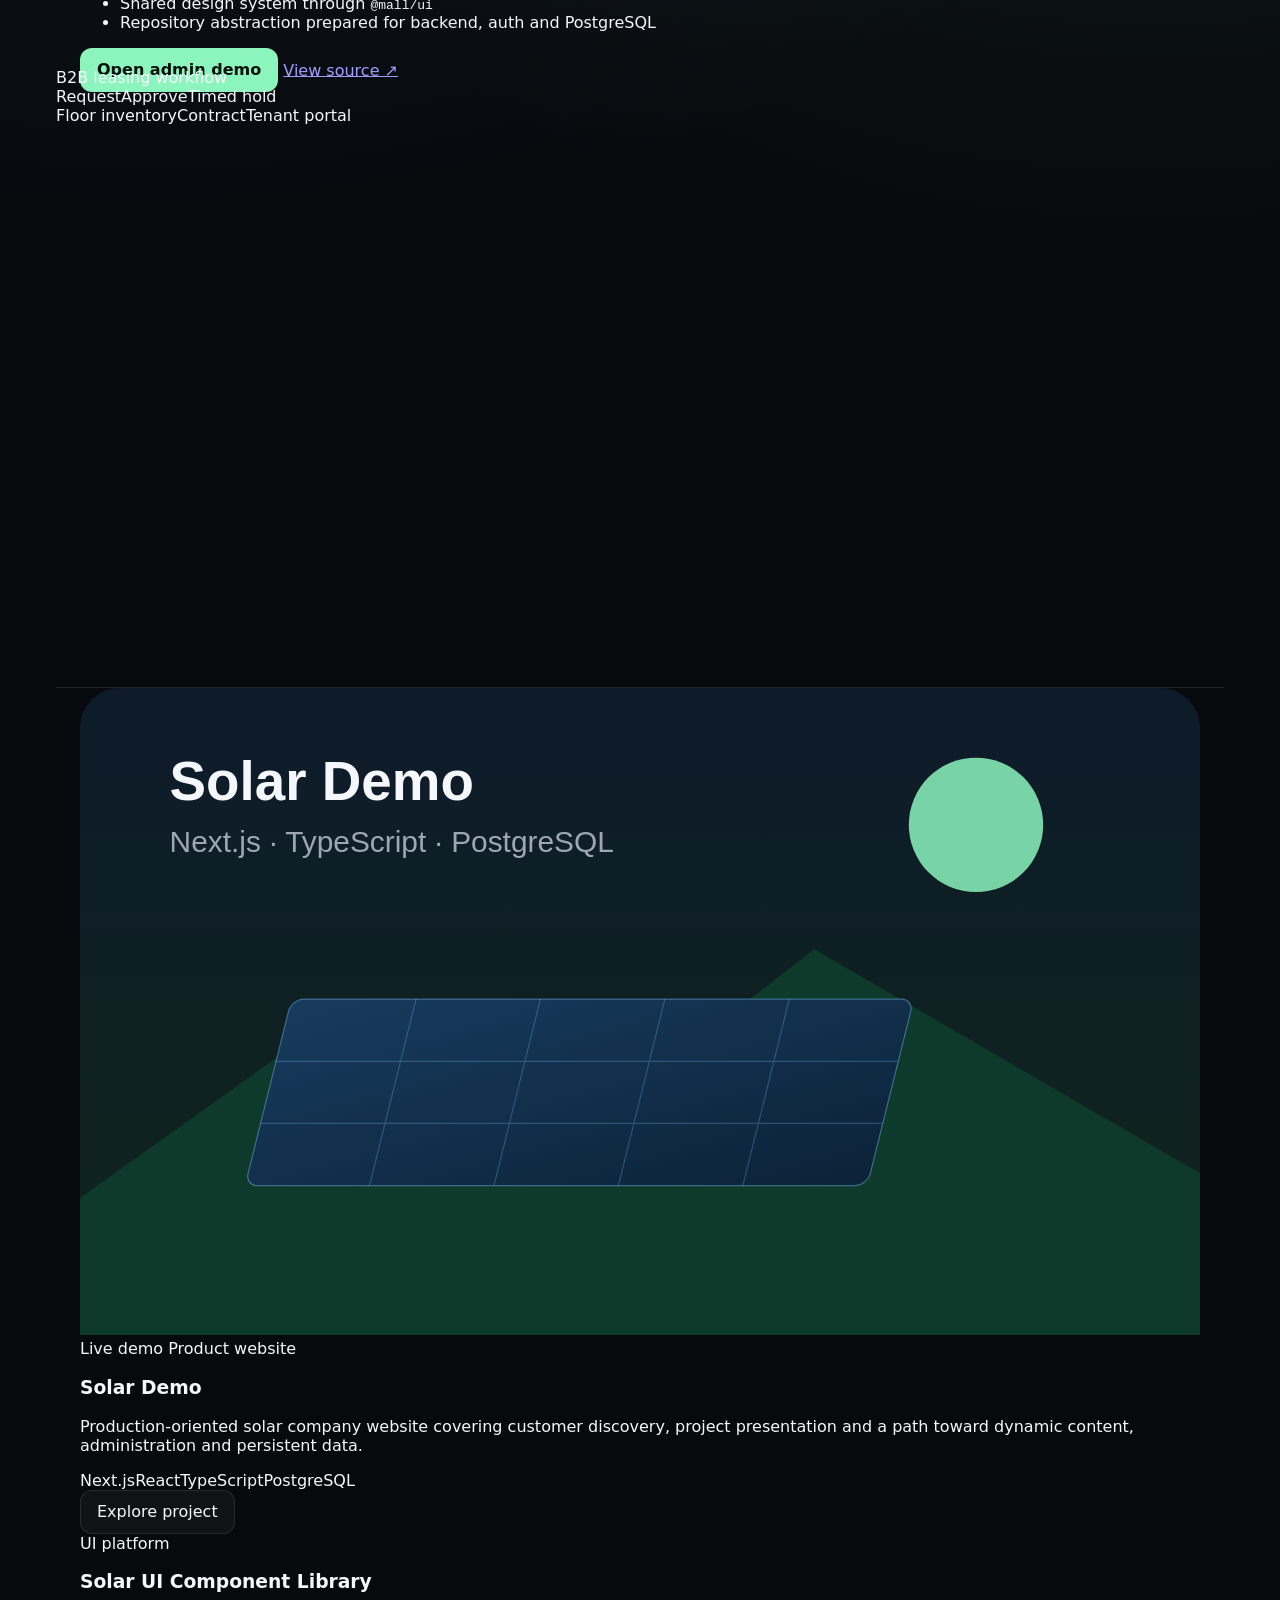
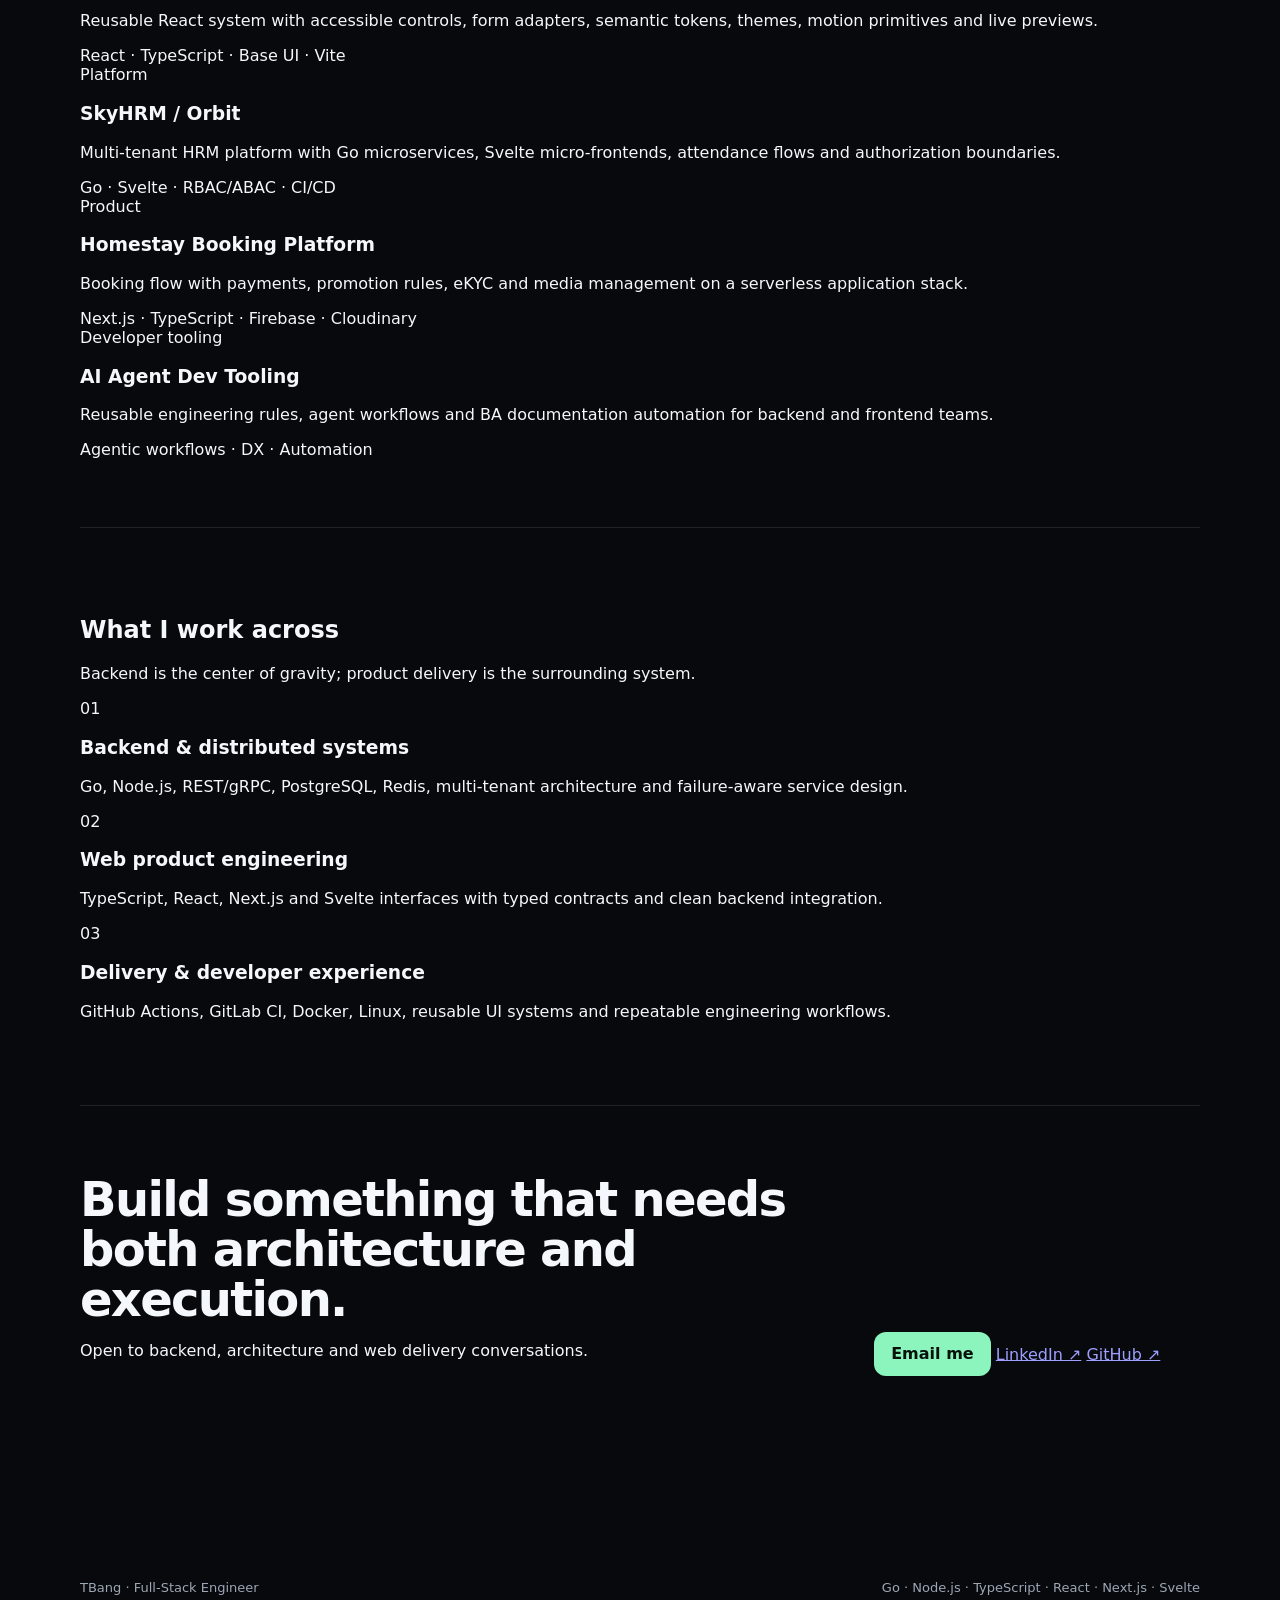
==== commit bed2149e: "Redesign portfolio hierarchy and feature Le Grande Centre" ====
--- a/index.html
+++ b/index.html
@@ -3,128 +3,194 @@
 <head>
   <meta charset="utf-8" />
   <meta name="viewport" content="width=device-width, initial-scale=1" />
-  <meta name="description" content="TBang — Full-Stack Engineer focused on Go, Node.js, TypeScript, React, Next.js, Svelte, distributed systems, CI/CD and system design." />
+  <meta name="description" content="TBang — backend-leaning full-stack engineer building production web products, distributed systems and developer tooling." />
+  <meta name="theme-color" content="#080b10" />
   <title>TBang · Full-Stack Engineer</title>
   <link rel="icon" href="./assets/favicon.svg" type="image/svg+xml" />
   <link rel="stylesheet" href="./styles.css" />
 </head>
 <body>
+  <a class="skip-link" href="#work">Skip to selected work</a>
+
+  <header class="site-header shell">
+    <a class="brand" href="/" aria-label="TBang home">TBang<span>.</span></a>
+    <nav class="nav" aria-label="Primary navigation">
+      <a href="#work">Work</a>
+      <a href="#capabilities">Capabilities</a>
+      <a href="#contact">Contact</a>
+    </nav>
+  </header>
+
   <main class="shell">
     <section class="hero">
       <div class="hero-copy">
-        <p class="eyebrow">FULL-STACK ENGINEER · GO · NODE.JS · TYPESCRIPT · REACT · NEXT.JS · SVELTE</p>
-        <h1>Hey, I'm TBang.</h1>
-        <p class="headline">Building systems that scale, interfaces that delight.</p>
+        <p class="role">Full-Stack Engineer · Backend leaning</p>
+        <h1>I build reliable systems and ship the product around them.</h1>
         <p class="intro">
-          Backend-leaning full-stack engineer with 3 YOE. I design backend systems with Go and Node.js,
-          build clean APIs and CI/CD pipelines, and craft production-ready web experiences with TypeScript, React, Next.js and Svelte.
+          3 YOE across Go, Node.js, TypeScript, React, Next.js and Svelte. I work from backend architecture and APIs through CI/CD and production-facing web experiences.
         </p>
         <div class="actions">
-          <a class="button primary" href="mailto:nguyenbang.skyone@gmail.com">Email me</a>
-          <a class="button" href="https://www.linkedin.com/in/bang-nguyen-182489255/" target="_blank" rel="noreferrer">LinkedIn ↗</a>
-          <a class="button" href="https://github.com/bangnt188" target="_blank" rel="noreferrer">GitHub ↗</a>
+          <a class="button primary" href="#work">View selected work</a>
+          <a class="text-link" href="mailto:nguyenbang.skyone@gmail.com">nguyenbang.skyone@gmail.com</a>
         </div>
       </div>
-      <img class="hero-visual" src="./assets/hero-systems.svg" alt="Backend and frontend system architecture illustration" />
+
+      <aside class="hero-note" aria-label="Current focus">
+        <p>Current direction</p>
+        <strong>Senior Backend Engineer → Solutions Architect</strong>
+        <span>Distributed systems · system design · product delivery</span>
+      </aside>
     </section>
 
-    <section class="section">
-      <div class="section-heading">
-        <p class="eyebrow">WHAT I WORK ON</p>
-        <h2>Systems, product delivery and developer experience.</h2>
+    <section class="section work" id="work">
+      <div class="section-intro">
+        <h2>Selected work</h2>
+        <p>Projects where architecture, product decisions and implementation meet.</p>
       </div>
-      <div class="grid three">
-        <article class="info-card">
-          <span class="kicker">Backend</span>
-          <h3>Go, Node.js & distributed systems</h3>
-          <p>Microservices, REST/gRPC APIs, Node.js services, PostgreSQL, Redis, auth, RBAC/ABAC and multi-tenant architecture.</p>
+
+      <div class="featured-projects">
+        <article class="project project-lead">
+          <div class="project-copy">
+            <div class="project-meta">
+              <span class="status live">Live admin demo</span>
+              <span>2026</span>
+            </div>
+            <h3>Le Grande Centre</h3>
+            <p>
+              B2B leasing and operations workspace for a commercial center: tenant requests, timed holds, floor inventory, contracts, appointments and private-document architecture.
+            </p>
+            <ul class="project-points">
+              <li>Next.js 16 + React 19 application architecture</li>
+              <li>Shared design system through <code>@mall/ui</code></li>
+              <li>Repository abstraction prepared for backend, auth and PostgreSQL</li>
+            </ul>
+            <div class="project-actions">
+              <a class="button primary" href="/le-grande-center/admin-preview/">Open admin demo</a>
+              <a class="text-link" href="https://github.com/bangnt188/le-grande-center/tree/dev" target="_blank" rel="noreferrer">View source ↗</a>
+            </div>
+          </div>
+
+          <div class="project-visual project-visual-code" aria-hidden="true">
+            <div class="window-bar"><span></span><span></span><span></span></div>
+            <div class="diagram">
+              <div class="diagram-label">B2B leasing workflow</div>
+              <div class="flow-row">
+                <span>Request</span><i></i><span>Approve</span><i></i><span>Timed hold</span>
+              </div>
+              <div class="flow-row muted-flow">
+                <span>Floor inventory</span><i></i><span>Contract</span><i></i><span>Tenant portal</span>
+              </div>
+            </div>
+          </div>
         </article>
-        <article class="info-card">
-          <span class="kicker">Frontend</span>
-          <h3>TypeScript, React, Next.js & Svelte</h3>
-          <p>Typed frontend architecture, React/Next.js applications, Svelte interfaces, component systems and clean backend integration.</p>
+
+        <article class="project project-solar">
+          <div class="project-media">
+            <img src="./assets/solar-demo.svg" alt="Solar company website project preview" />
+          </div>
+          <div class="project-copy">
+            <div class="project-meta">
+              <span class="status live">Live demo</span>
+              <span>Product website</span>
+            </div>
+            <h3>Solar Demo</h3>
+            <p>
+              Production-oriented solar company website covering customer discovery, project presentation and a path toward dynamic content, administration and persistent data.
+            </p>
+            <div class="tech-list" aria-label="Technology stack">
+              <span>Next.js</span><span>React</span><span>TypeScript</span><span>PostgreSQL</span>
+            </div>
+            <a class="button" href="/solar_demo/">Explore project</a>
+          </div>
         </article>
-        <article class="info-card">
-          <span class="kicker">Platform</span>
-          <h3>CI/CD & infrastructure</h3>
-          <p>GitHub Actions, GitLab CI, Docker, Linux and deployment flows from prototype to production.</p>
+      </div>
+
+      <div class="project-index" aria-label="More projects">
+        <article>
+          <div>
+            <span class="index-type">UI platform</span>
+            <h3>Solar UI Component Library</h3>
+          </div>
+          <p>Reusable React system with accessible controls, form adapters, semantic tokens, themes, motion primitives and live previews.</p>
+          <span class="stack">React · TypeScript · Base UI · Vite</span>
+        </article>
+
+        <article>
+          <div>
+            <span class="index-type">Platform</span>
+            <h3>SkyHRM / Orbit</h3>
+          </div>
+          <p>Multi-tenant HRM platform with Go microservices, Svelte micro-frontends, attendance flows and authorization boundaries.</p>
+          <span class="stack">Go · Svelte · RBAC/ABAC · CI/CD</span>
+        </article>
+
+        <article>
+          <div>
+            <span class="index-type">Product</span>
+            <h3>Homestay Booking Platform</h3>
+          </div>
+          <p>Booking flow with payments, promotion rules, eKYC and media management on a serverless application stack.</p>
+          <span class="stack">Next.js · TypeScript · Firebase · Cloudinary</span>
+        </article>
+
+        <article>
+          <div>
+            <span class="index-type">Developer tooling</span>
+            <h3>AI Agent Dev Tooling</h3>
+          </div>
+          <p>Reusable engineering rules, agent workflows and BA documentation automation for backend and frontend teams.</p>
+          <span class="stack">Agentic workflows · DX · Automation</span>
         </article>
       </div>
     </section>
 
-    <section class="section">
-      <div class="section-heading">
-        <p class="eyebrow">FEATURED WORK</p>
-        <h2>Selected projects & demos.</h2>
+    <section class="section capabilities" id="capabilities">
+      <div class="section-intro">
+        <h2>What I work across</h2>
+        <p>Backend is the center of gravity; product delivery is the surrounding system.</p>
       </div>
-      <div class="projects">
-        <a class="card visual-card" href="/solar_demo/" aria-label="Open Solar Demo">
-          <img class="project-visual" src="./assets/solar-demo.svg" alt="Solar Demo project preview" />
-          <div class="card-top">
-            <span class="badge">Live demo</span>
-            <span class="arrow">↗</span>
+
+      <div class="capability-list">
+        <article>
+          <span>01</span>
+          <div>
+            <h3>Backend & distributed systems</h3>
+            <p>Go, Node.js, REST/gRPC, PostgreSQL, Redis, multi-tenant architecture and failure-aware service design.</p>
           </div>
+        </article>
+        <article>
+          <span>02</span>
           <div>
-            <h3>Solar Demo</h3>
-            <p>Next.js + TypeScript solar company website demo with a path toward dynamic content, admin, PostgreSQL and object storage.</p>
+            <h3>Web product engineering</h3>
+            <p>TypeScript, React, Next.js and Svelte interfaces with typed contracts and clean backend integration.</p>
           </div>
-          <span class="path">Next.js · React · TypeScript · PostgreSQL</span>
-        </a>
-
-        <article class="card">
-          <div class="card-top"><span class="badge subtle">UI platform</span></div>
+        </article>
+        <article>
+          <span>03</span>
           <div>
-            <h3>Solar UI Component Library</h3>
-            <p>Reusable React UI system shared across projects, with accessible controls, form adapters, semantic theme tokens, motion primitives and a live component preview catalog.</p>
+            <h3>Delivery & developer experience</h3>
+            <p>GitHub Actions, GitLab CI, Docker, Linux, reusable UI systems and repeatable engineering workflows.</p>
           </div>
-          <span class="path">React · TypeScript · Base UI · Vite · Design Tokens</span>
-        </article>
-
-        <article class="card">
-          <div class="card-top"><span class="badge subtle">Platform</span></div>
-          <div>
-            <h3>SkyHRM / Orbit</h3>
-            <p>Multi-tenant HRM platform using Go microservices and Svelte micro-frontends, including attendance and authorization flows.</p>
-          </div>
-          <span class="path">Go · Svelte · RBAC/ABAC · CI/CD</span>
-        </article>
-
-        <article class="card">
-          <div class="card-top"><span class="badge subtle">In progress</span></div>
-          <div>
-            <h3>Homestay Booking Platform</h3>
-            <p>Serverless booking flow with Next.js, React, TypeScript, Firebase, payment integration, promotion rules, eKYC and media management.</p>
-          </div>
-          <span class="path">Next.js · React · TypeScript · Firebase · Cloudinary</span>
-        </article>
-
-        <article class="card">
-          <div class="card-top"><span class="badge subtle">Developer tooling</span></div>
-          <div>
-            <h3>AI Agent Dev Tooling</h3>
-            <p>Reusable agent rules, engineering workflows and BA documentation automation for Go, Node.js and frontend teams.</p>
-          </div>
-          <span class="path">Agentic workflows · DX · Automation</span>
         </article>
       </div>
     </section>
 
-    <section class="section contact">
+    <section class="section contact" id="contact">
       <div>
-        <p class="eyebrow">LET'S CONNECT</p>
-        <h2>Open to backend, architecture and web delivery discussions.</h2>
-        <p class="intro compact">Currently growing toward Senior Backend Engineer → Solutions Architect.</p>
+        <h2>Build something that needs both architecture and execution.</h2>
+        <p>Open to backend, architecture and web delivery conversations.</p>
       </div>
-      <div class="contact-links">
-        <a href="mailto:nguyenbang.skyone@gmail.com">nguyenbang.skyone@gmail.com</a>
-        <a href="https://www.linkedin.com/in/bang-nguyen-182489255/" target="_blank" rel="noreferrer">LinkedIn ↗</a>
+      <div class="contact-actions">
+        <a class="button primary" href="mailto:nguyenbang.skyone@gmail.com">Email me</a>
+        <a class="text-link" href="https://www.linkedin.com/in/bang-nguyen-182489255/" target="_blank" rel="noreferrer">LinkedIn ↗</a>
+        <a class="text-link" href="https://github.com/bangnt188" target="_blank" rel="noreferrer">GitHub ↗</a>
       </div>
     </section>
+  </main>
 
-    <footer>
-      <span>TBang · bangnt188.github.io</span>
-      <span>Go · Node.js · TypeScript · React · Next.js · Svelte · PostgreSQL · Docker</span>
-    </footer>
-  </main>
+  <footer class="shell">
+    <span>TBang · Full-Stack Engineer</span>
+    <span>Go · Node.js · TypeScript · React · Next.js · Svelte</span>
+  </footer>
 </body>
 </html>
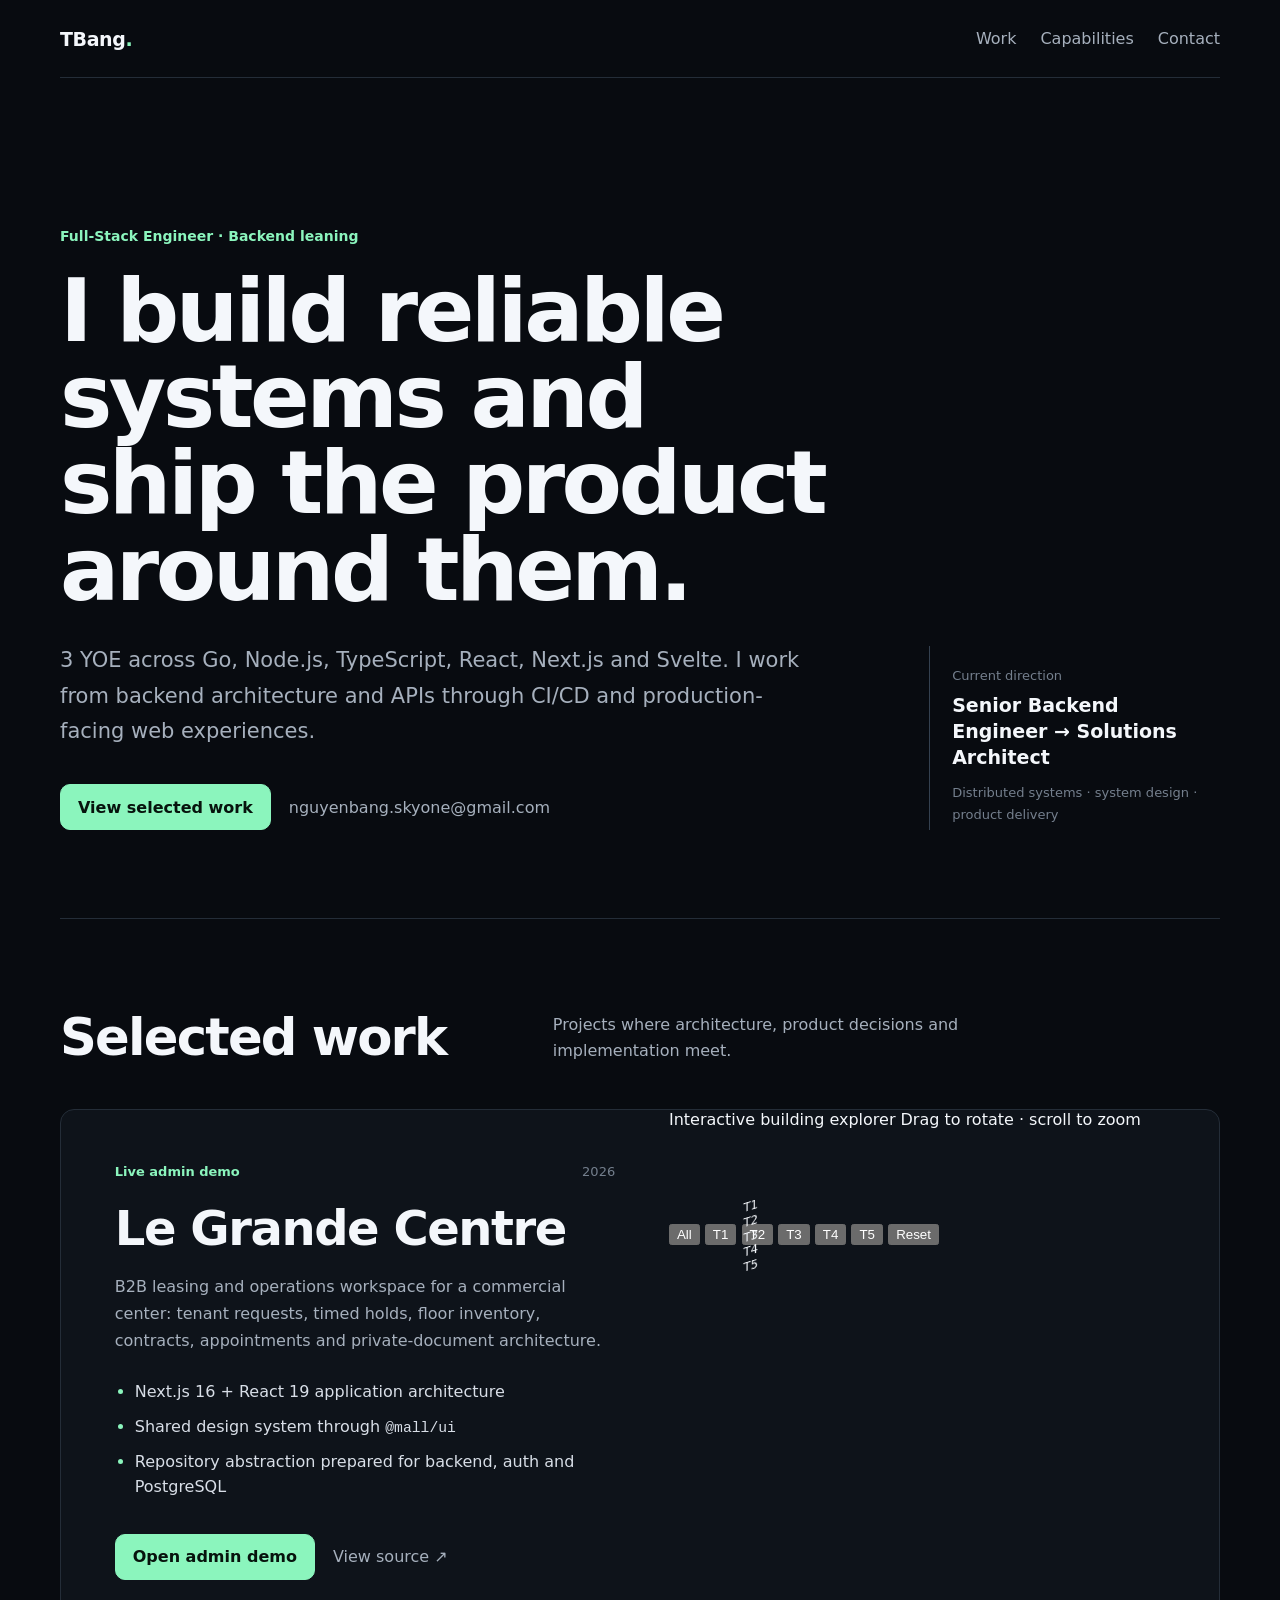
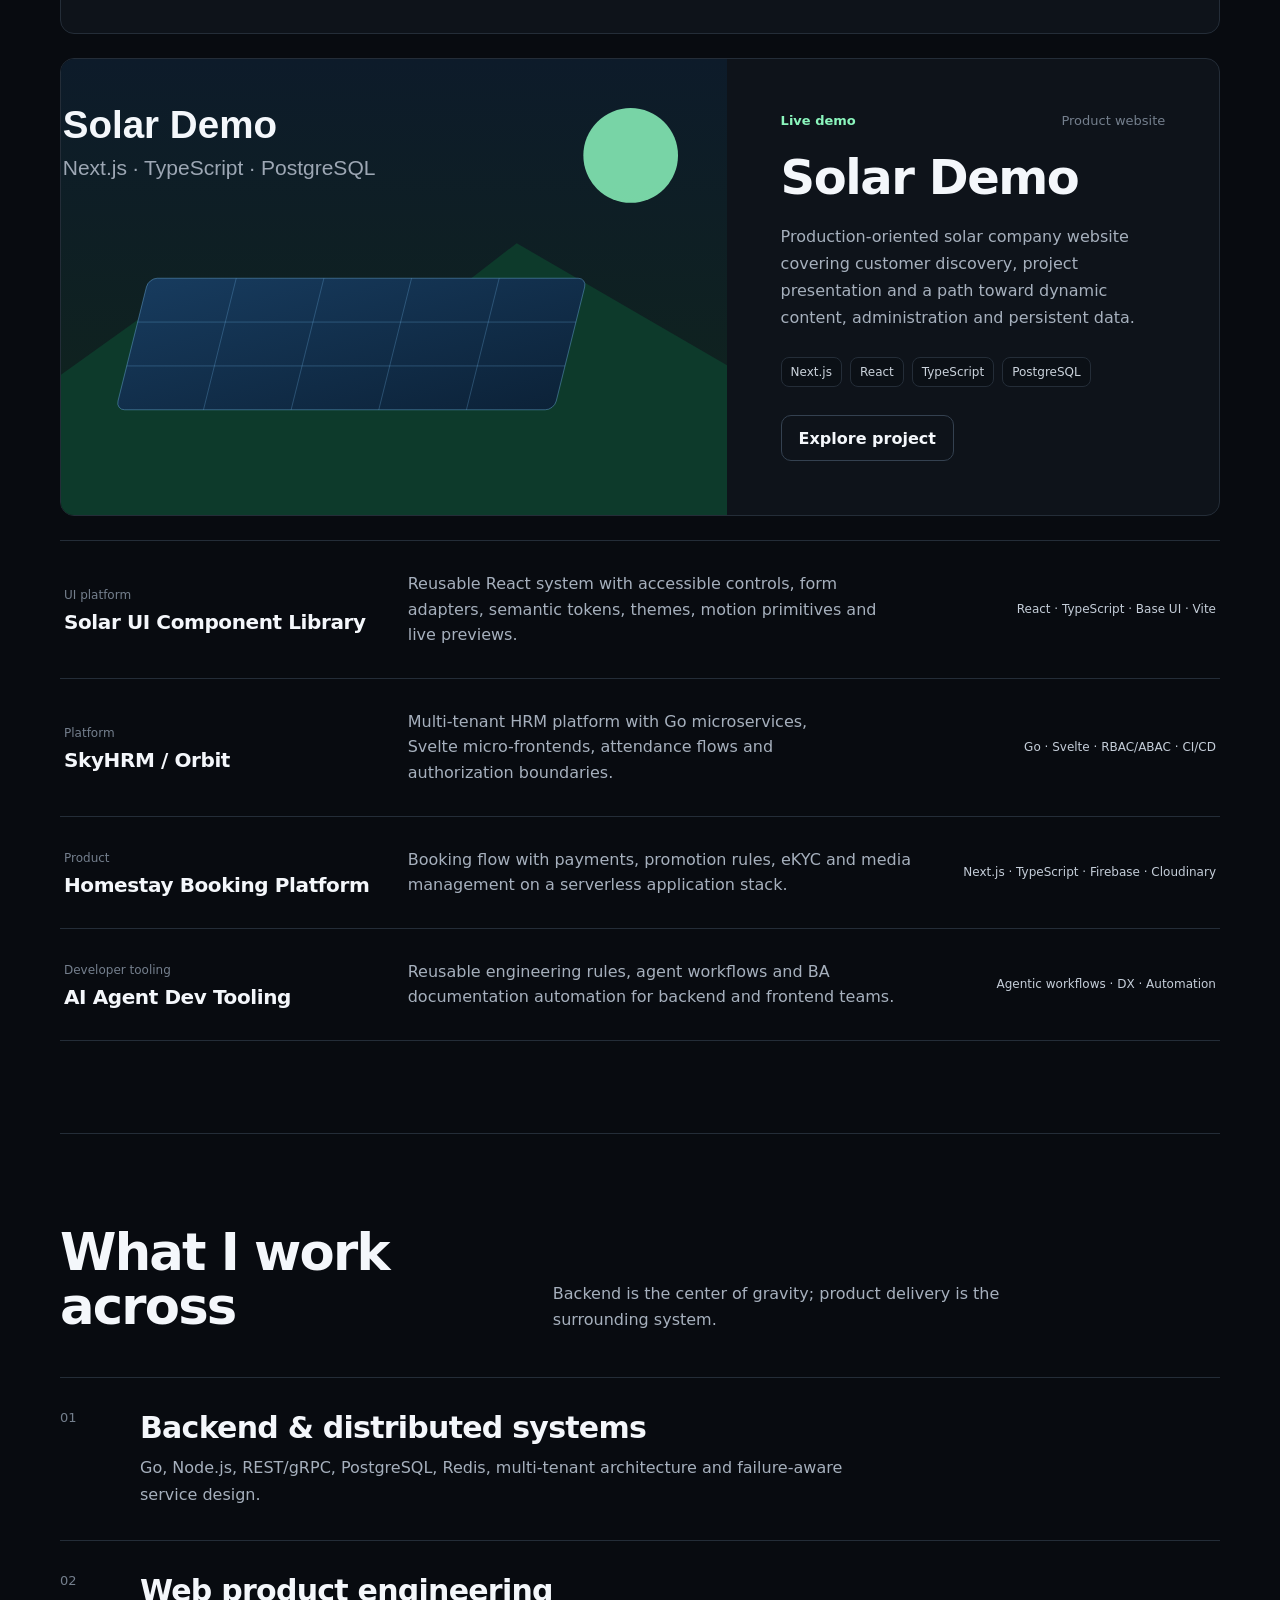
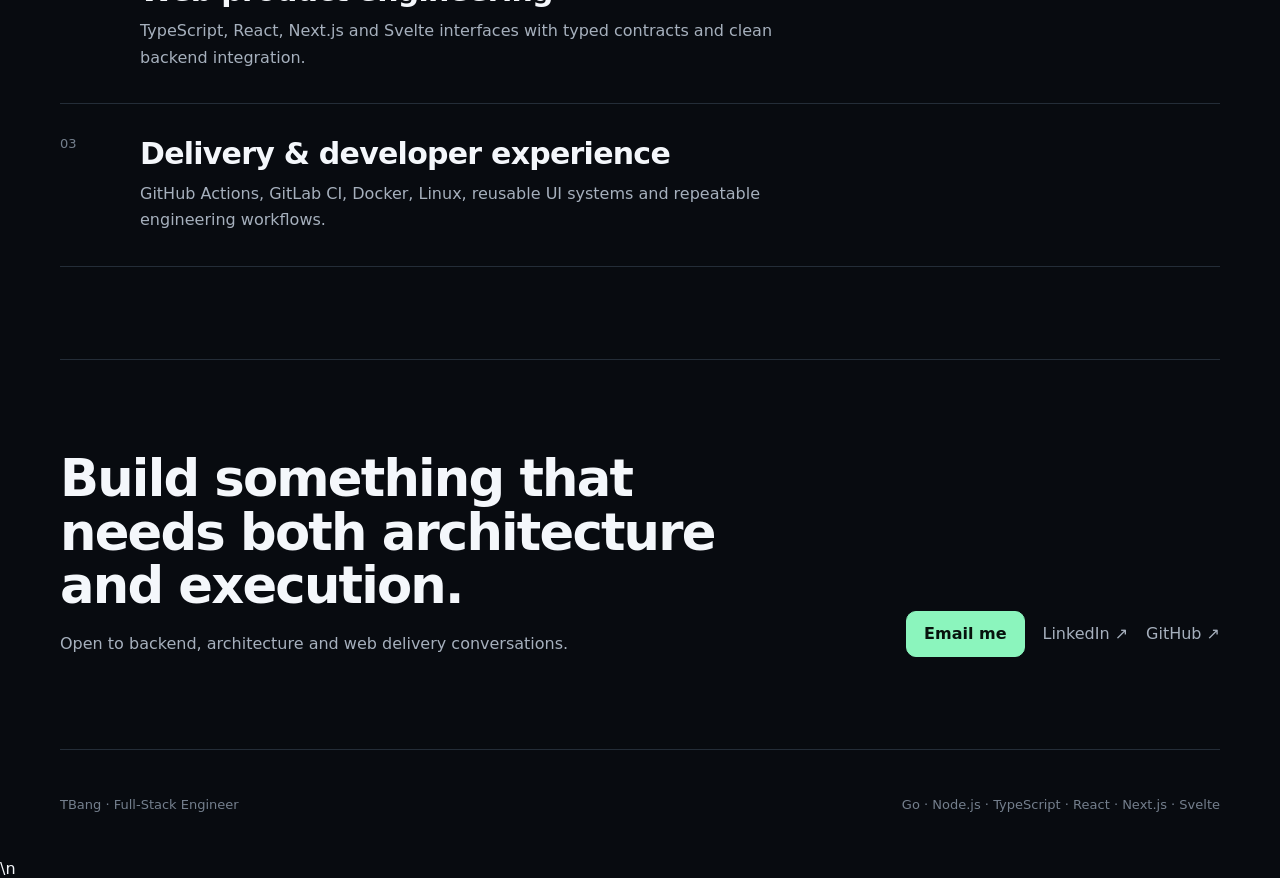
==== commit ec6ad21c: "Embed interactive 3D floors in Le Grande project" ====
--- a/index.html
+++ b/index.html
@@ -70,16 +70,79 @@
             </div>
           </div>
 
-          <div class="project-visual project-visual-code" aria-hidden="true">
-            <div class="window-bar"><span></span><span></span><span></span></div>
-            <div class="diagram">
-              <div class="diagram-label">B2B leasing workflow</div>
-              <div class="flow-row">
-                <span>Request</span><i></i><span>Approve</span><i></i><span>Timed hold</span>
-              </div>
-              <div class="flow-row muted-flow">
-                <span>Floor inventory</span><i></i><span>Contract</span><i></i><span>Tenant portal</span>
-              </div>
+          <div class="project-visual project-visual-3d" data-l3d>
+            <div class="l3d-heading">
+              <span>Interactive building explorer</span>
+              <span data-l3d-status>Drag to rotate · scroll to zoom</span>
+            </div>
+            <div class="l3d-viewport" aria-label="Interactive 3D model of five building floors">
+              <div class="l3d-scene" data-l3d-scene>
+                <div class="l3d-ground"></div>
+              <div class="l3d-floor" data-l3d-floor="1">
+                <div class="l3d-face l3d-bottom"></div>
+                <div class="l3d-face l3d-top"></div>
+                <div class="l3d-face l3d-front"></div>
+                <div class="l3d-face l3d-back"></div>
+                <div class="l3d-face l3d-left"></div>
+                <div class="l3d-face l3d-right"></div>
+                <span class="l3d-floor-label">T1</span>
+                <span class="l3d-slot s1"></span><span class="l3d-slot s2"></span><span class="l3d-slot s3"></span>
+                <span class="l3d-slot s4"></span><span class="l3d-slot s5"></span>
+              </div>
+              <div class="l3d-floor" data-l3d-floor="2">
+                <div class="l3d-face l3d-bottom"></div>
+                <div class="l3d-face l3d-top"></div>
+                <div class="l3d-face l3d-front"></div>
+                <div class="l3d-face l3d-back"></div>
+                <div class="l3d-face l3d-left"></div>
+                <div class="l3d-face l3d-right"></div>
+                <span class="l3d-floor-label">T2</span>
+                <span class="l3d-slot s1"></span><span class="l3d-slot s2"></span><span class="l3d-slot s3"></span>
+                <span class="l3d-slot s4"></span><span class="l3d-slot s5"></span>
+              </div>
+              <div class="l3d-floor" data-l3d-floor="3">
+                <div class="l3d-face l3d-bottom"></div>
+                <div class="l3d-face l3d-top"></div>
+                <div class="l3d-face l3d-front"></div>
+                <div class="l3d-face l3d-back"></div>
+                <div class="l3d-face l3d-left"></div>
+                <div class="l3d-face l3d-right"></div>
+                <span class="l3d-floor-label">T3</span>
+                <span class="l3d-slot s1"></span><span class="l3d-slot s2"></span><span class="l3d-slot s3"></span>
+                <span class="l3d-slot s4"></span><span class="l3d-slot s5"></span>
+              </div>
+              <div class="l3d-floor" data-l3d-floor="4">
+                <div class="l3d-face l3d-bottom"></div>
+                <div class="l3d-face l3d-top"></div>
+                <div class="l3d-face l3d-front"></div>
+                <div class="l3d-face l3d-back"></div>
+                <div class="l3d-face l3d-left"></div>
+                <div class="l3d-face l3d-right"></div>
+                <span class="l3d-floor-label">T4</span>
+                <span class="l3d-slot s1"></span><span class="l3d-slot s2"></span><span class="l3d-slot s3"></span>
+                <span class="l3d-slot s4"></span><span class="l3d-slot s5"></span>
+              </div>
+              <div class="l3d-floor" data-l3d-floor="5">
+                <div class="l3d-face l3d-bottom"></div>
+                <div class="l3d-face l3d-top"></div>
+                <div class="l3d-face l3d-front"></div>
+                <div class="l3d-face l3d-back"></div>
+                <div class="l3d-face l3d-left"></div>
+                <div class="l3d-face l3d-right"></div>
+                <span class="l3d-floor-label">T5</span>
+                <span class="l3d-slot s1"></span><span class="l3d-slot s2"></span><span class="l3d-slot s3"></span>
+                <span class="l3d-slot s4"></span><span class="l3d-slot s5"></span>
+              </div>
+              </div>
+            </div>
+            <div class="l3d-controls" aria-label="3D floor controls">
+              <button type="button" class="is-active" data-l3d-select="all">All</button>
+              <button type="button" data-l3d-select="1">T1</button>
+              <button type="button" data-l3d-select="2">T2</button>
+              <button type="button" data-l3d-select="3">T3</button>
+              <button type="button" data-l3d-select="4">T4</button>
+              <button type="button" data-l3d-select="5">T5</button>
+              <button type="button" data-l3d-reset>Reset</button>
             </div>
           </div>
         </article>
@@ -192,5 +255,5 @@
     <span>TBang · Full-Stack Engineer</span>
     <span>Go · Node.js · TypeScript · React · Next.js · Svelte</span>
   </footer>
-</body>
+  <script src="./assets/le-grande-3d.js" defer></script>\n</body>
 </html>
--- a/styles.css
+++ b/styles.css
@@ -1,289 +1,642 @@
 :root {
   color-scheme: dark;
-  --bg: #07090d;
-  --panel: rgba(255,255,255,.055);
-  --panel-strong: rgba(255,255,255,.085);
+  --bg: #080b10;
+  --surface: #0e131a;
+  --surface-raised: #141b24;
   --text: #f4f7fb;
-  --muted: #9da7b4;
-  --line: rgba(255,255,255,.1);
+  --muted: #a6b0bd;
+  --faint: #747f8d;
+  --line: #242d38;
+  --line-strong: #344150;
   --accent: #8bf5bd;
-  --accent-2: #7cc7ff;
-  --shadow: 0 24px 70px rgba(0,0,0,.32);
+  --accent-ink: #07130d;
+  --blue: #7cc7ff;
+  --radius: 14px;
+  --shadow: 0 18px 48px rgba(0, 0, 0, .28);
 }
 
 * { box-sizing: border-box; }
-html { min-height: 100%; scroll-behavior: smooth; }
+
+html {
+  min-height: 100%;
+  scroll-behavior: smooth;
+}
 
 body {
   margin: 0;
   min-height: 100vh;
   font-family: Inter, ui-sans-serif, system-ui, -apple-system, BlinkMacSystemFont, "Segoe UI", sans-serif;
   color: var(--text);
-  background:
-    radial-gradient(circle at 12% 8%, rgba(124,199,255,.15), transparent 32%),
-    radial-gradient(circle at 90% 15%, rgba(139,245,189,.11), transparent 28%),
-    var(--bg);
-}
-
-body::before {
-  content: "";
+  background: var(--bg);
+  -webkit-font-smoothing: antialiased;
+}
+
+::selection {
+  color: var(--accent-ink);
+  background: var(--accent);
+}
+
+a { color: inherit; }
+
+a:focus-visible,
+button:focus-visible {
+  outline: 3px solid var(--blue);
+  outline-offset: 4px;
+  border-radius: 6px;
+}
+
+.skip-link {
   position: fixed;
-  inset: 0;
-  pointer-events: none;
-  background-image:
-    linear-gradient(rgba(255,255,255,.024) 1px, transparent 1px),
-    linear-gradient(90deg, rgba(255,255,255,.024) 1px, transparent 1px);
-  background-size: 36px 36px;
-  mask-image: linear-gradient(to bottom, black, transparent 88%);
-}
+  top: 12px;
+  left: 12px;
+  z-index: 100;
+  padding: 10px 14px;
+  background: var(--text);
+  color: var(--bg);
+  transform: translateY(-160%);
+  transition: transform .18s ease-out;
+}
+
+.skip-link:focus { transform: translateY(0); }
 
 .shell {
-  width: min(1120px, calc(100% - 40px));
-  margin: 0 auto;
-  padding: 92px 0 44px;
+  width: min(1160px, calc(100% - 48px));
+  margin-inline: auto;
+}
+
+.site-header {
+  min-height: 78px;
+  display: flex;
+  align-items: center;
+  justify-content: space-between;
+  gap: 24px;
+  border-bottom: 1px solid var(--line);
+}
+
+.brand {
+  font-size: 19px;
+  font-weight: 800;
+  letter-spacing: -.02em;
+  text-decoration: none;
+}
+
+.brand span { color: var(--accent); }
+
+.nav {
+  display: flex;
+  align-items: center;
+  gap: 24px;
+}
+
+.nav a,
+.text-link {
+  color: var(--muted);
+  text-decoration: underline;
+  text-decoration-color: transparent;
+  text-underline-offset: 5px;
+  transition: color .18s ease-out, text-decoration-color .18s ease-out;
+}
+
+.nav a:hover,
+.text-link:hover {
+  color: var(--text);
+  text-decoration-color: currentColor;
 }
 
 .hero {
-  display: grid;
-  grid-template-columns: 1.2fr .8fr;
-  gap: 36px;
-  align-items: center;
-  padding-bottom: 78px;
+  min-height: 620px;
+  display: grid;
+  grid-template-columns: minmax(0, 1.45fr) minmax(280px, .55fr);
+  align-items: end;
+  gap: clamp(56px, 8vw, 110px);
+  padding: clamp(96px, 13vw, 150px) 0 88px;
 }
 
 .hero-copy { max-width: 820px; }
 
-.hero-visual {
+.role {
+  margin: 0 0 24px;
+  color: var(--accent);
+  font-size: 14px;
+  font-weight: 700;
+}
+
+h1, h2, h3, p { text-wrap: pretty; }
+
+h1 {
+  max-width: 900px;
+  margin: 0;
+  font-size: clamp(48px, 7.2vw, 88px);
+  line-height: .98;
+  letter-spacing: -.04em;
+  font-weight: 760;
+}
+
+.intro {
+  max-width: 68ch;
+  margin: 30px 0 0;
+  color: var(--muted);
+  font-size: clamp(18px, 2vw, 21px);
+  line-height: 1.7;
+}
+
+.actions,
+.project-actions,
+.contact-actions {
+  display: flex;
+  flex-wrap: wrap;
+  align-items: center;
+  gap: 18px;
+}
+
+.actions { margin-top: 34px; }
+
+.button {
+  min-height: 46px;
+  display: inline-flex;
+  align-items: center;
+  justify-content: center;
+  padding: 0 17px;
+  border: 1px solid var(--line-strong);
+  border-radius: 10px;
+  color: var(--text);
+  background: var(--surface);
+  text-decoration: none;
+  font-weight: 700;
+  transition: transform .18s ease-out, border-color .18s ease-out, background .18s ease-out;
+}
+
+.button:hover {
+  transform: translateY(-2px);
+  border-color: #526274;
+  background: var(--surface-raised);
+}
+
+.button.primary {
+  color: var(--accent-ink);
+  background: var(--accent);
+  border-color: var(--accent);
+}
+
+.button.primary:hover { background: #a1fac9; }
+
+.hero-note {
+  align-self: end;
+  padding: 22px 0 4px 22px;
+  border-left: 1px solid var(--line-strong);
+}
+
+.hero-note p,
+.hero-note span {
+  margin: 0;
+  color: var(--faint);
+  font-size: 13px;
+}
+
+.hero-note strong {
+  display: block;
+  margin: 10px 0 12px;
+  font-size: 19px;
+  line-height: 1.35;
+}
+
+.hero-note span { line-height: 1.6; }
+
+.section {
+  padding: 92px 0;
+  border-top: 1px solid var(--line);
+  scroll-margin-top: 32px;
+}
+
+.section-intro {
+  display: grid;
+  grid-template-columns: minmax(260px, .8fr) minmax(0, 1.2fr);
+  gap: 48px;
+  align-items: end;
+  margin-bottom: 44px;
+}
+
+.section-intro h2,
+.contact h2 {
+  margin: 0;
+  font-size: clamp(34px, 4vw, 52px);
+  line-height: 1.05;
+  letter-spacing: -.035em;
+}
+
+.section-intro p {
+  max-width: 56ch;
+  margin: 0;
+  color: var(--muted);
+  line-height: 1.65;
+}
+
+.featured-projects {
+  display: grid;
+  gap: 24px;
+}
+
+.project {
+  border: 1px solid var(--line);
+  border-radius: var(--radius);
+  background: var(--surface);
+  overflow: hidden;
+}
+
+.project-lead {
+  display: grid;
+  grid-template-columns: minmax(0, 1.05fr) minmax(320px, .95fr);
+  min-height: 510px;
+}
+
+.project-copy {
+  padding: clamp(28px, 4.2vw, 54px);
+}
+
+.project-lead .project-copy {
+  display: flex;
+  flex-direction: column;
+  justify-content: center;
+}
+
+.project-meta {
+  display: flex;
+  justify-content: space-between;
+  gap: 18px;
+  color: var(--faint);
+  font-size: 13px;
+  margin-bottom: 24px;
+}
+
+.status {
+  color: var(--muted);
+  font-weight: 700;
+}
+
+.status.live { color: var(--accent); }
+
+.project h3 {
+  margin: 0;
+  font-size: clamp(30px, 4vw, 48px);
+  line-height: 1.05;
+  letter-spacing: -.03em;
+}
+
+.project p {
+  max-width: 62ch;
+  margin: 20px 0 0;
+  color: var(--muted);
+  line-height: 1.7;
+}
+
+.project-points {
+  display: grid;
+  gap: 10px;
+  margin: 26px 0 0;
+  padding-left: 20px;
+  color: #d8dee7;
+  line-height: 1.55;
+}
+
+.project-points li::marker { color: var(--accent); }
+
+.project-points code {
+  font-family: "SFMono-Regular", Consolas, "Liberation Mono", monospace;
+  font-size: .92em;
+}
+
+.project-actions { margin-top: 34px; }
+
+.project-visual-code {
+  min-height: 100%;
+  padding: 22px;
+  background: #0a0f14;
+  border-left: 1px solid var(--line);
+}
+
+.window-bar {
+  height: 42px;
+  display: flex;
+  align-items: center;
+  gap: 7px;
+  padding-inline: 4px;
+  border-bottom: 1px solid var(--line);
+}
+
+.window-bar span {
+  width: 8px;
+  height: 8px;
+  border-radius: 50%;
+  background: #465363;
+}
+
+.diagram {
+  min-height: 400px;
+  display: flex;
+  flex-direction: column;
+  justify-content: center;
+  gap: 34px;
+  padding: 28px 8px;
+}
+
+.diagram-label {
+  color: var(--faint);
+  font-size: 13px;
+}
+
+.flow-row {
+  display: grid;
+  grid-template-columns: max-content 1fr max-content 1fr max-content;
+  align-items: center;
+  gap: 12px;
+}
+
+.flow-row span {
+  padding: 12px 14px;
+  border: 1px solid #375046;
+  border-radius: 10px;
+  background: #102018;
+  color: #dffbea;
+  font-size: 13px;
+  text-align: center;
+}
+
+.flow-row i {
+  height: 1px;
+  background: #375046;
+}
+
+.muted-flow span {
+  border-color: #344557;
+  background: #111923;
+  color: #d7e9fa;
+}
+
+.muted-flow i { background: #344557; }
+
+.project-solar {
+  display: grid;
+  grid-template-columns: minmax(0, 1.15fr) minmax(330px, .85fr);
+}
+
+.project-media {
+  min-height: 420px;
+  background: #0b1117;
+}
+
+.project-media img {
   display: block;
   width: 100%;
+  height: 100%;
+  min-height: 420px;
+  object-fit: cover;
+}
+
+.project-solar .project-copy {
+  display: flex;
+  flex-direction: column;
+  justify-content: center;
+}
+
+.project-solar .button {
+  width: fit-content;
+  margin-top: 28px;
+}
+
+.tech-list {
+  display: flex;
+  flex-wrap: wrap;
+  gap: 8px;
+  margin-top: 26px;
+}
+
+.tech-list span {
+  padding: 7px 9px;
   border: 1px solid var(--line);
-  border-radius: 24px;
-  box-shadow: var(--shadow);
-}
-
-.eyebrow {
-  margin: 0 0 18px;
-  color: var(--accent);
+  border-radius: 8px;
+  color: #cbd3dc;
+  background: #0b1016;
   font-size: 12px;
-  font-weight: 800;
-  letter-spacing: .18em;
-}
-
-h1 {
-  margin: 0;
-  font-size: clamp(52px, 8vw, 104px);
-  line-height: .92;
-  letter-spacing: -.055em;
-  font-weight: 780;
-}
-
-.headline {
-  margin: 24px 0 0;
-  max-width: 800px;
-  font-size: clamp(22px, 3vw, 36px);
-  line-height: 1.2;
+}
+
+.project-index {
+  margin-top: 24px;
+  border-top: 1px solid var(--line);
+}
+
+.project-index article {
+  display: grid;
+  grid-template-columns: minmax(220px, .8fr) minmax(280px, 1.3fr) minmax(220px, .7fr);
+  gap: 34px;
+  align-items: center;
+  padding: 30px 4px;
+  border-bottom: 1px solid var(--line);
+}
+
+.index-type {
+  color: var(--faint);
+  font-size: 12px;
+}
+
+.project-index h3 {
+  margin: 7px 0 0;
+  font-size: 20px;
+  letter-spacing: -.02em;
+}
+
+.project-index p {
+  margin: 0;
+  color: var(--muted);
+  line-height: 1.6;
+}
+
+.stack {
+  justify-self: end;
+  color: #c5ced9;
+  font-size: 12px;
+  text-align: right;
+}
+
+.capability-list {
+  border-top: 1px solid var(--line);
+}
+
+.capability-list article {
+  display: grid;
+  grid-template-columns: 54px minmax(0, 1fr);
+  gap: 26px;
+  padding: 32px 0;
+  border-bottom: 1px solid var(--line);
+}
+
+.capability-list > article > span {
+  color: var(--faint);
+  font-variant-numeric: tabular-nums;
+  font-size: 13px;
+}
+
+.capability-list h3 {
+  margin: 0;
+  font-size: clamp(22px, 2.6vw, 30px);
   letter-spacing: -.025em;
 }
 
-.intro {
-  max-width: 760px;
-  margin: 22px 0 0;
-  color: var(--muted);
-  font-size: clamp(17px, 2vw, 20px);
-  line-height: 1.7;
-}
-
-.intro.compact { max-width: 600px; font-size: 16px; }
-
-.actions {
-  display: flex;
-  flex-wrap: wrap;
-  gap: 12px;
-  margin-top: 30px;
-}
-
-.button {
-  display: inline-flex;
-  align-items: center;
-  justify-content: center;
-  min-height: 44px;
-  padding: 0 16px;
-  border: 1px solid var(--line);
-  border-radius: 12px;
-  color: var(--text);
-  text-decoration: none;
-  background: rgba(255,255,255,.04);
-  transition: .2s ease;
-}
-
-.button:hover { transform: translateY(-2px); border-color: rgba(255,255,255,.24); }
-.button.primary { background: var(--accent); color: #07110c; border-color: transparent; font-weight: 800; }
-
-.section {
-  padding: 68px 0;
+.capability-list p {
+  max-width: 72ch;
+  margin: 10px 0 0;
+  color: var(--muted);
+  line-height: 1.65;
+}
+
+.contact {
+  display: grid;
+  grid-template-columns: minmax(0, 1.35fr) minmax(250px, .65fr);
+  gap: 64px;
+  align-items: end;
+}
+
+.contact p {
+  max-width: 58ch;
+  margin: 18px 0 0;
+  color: var(--muted);
+  line-height: 1.6;
+}
+
+.contact-actions {
+  justify-content: flex-end;
+}
+
+footer {
+  min-height: 110px;
+  display: flex;
+  align-items: center;
+  justify-content: space-between;
+  gap: 24px;
   border-top: 1px solid var(--line);
-}
-
-.section-heading {
-  display: grid;
-  grid-template-columns: .7fr 1.3fr;
-  gap: 30px;
-  align-items: start;
-  margin-bottom: 28px;
-}
-
-.section-heading h2,
-.contact h2 {
-  margin: 0;
-  font-size: clamp(30px, 4vw, 48px);
-  letter-spacing: -.035em;
-  line-height: 1.05;
-}
-
-.grid { display: grid; gap: 18px; }
-.grid.three { grid-template-columns: repeat(3, minmax(0, 1fr)); }
-
-.info-card,
-.card {
-  border: 1px solid var(--line);
-  border-radius: 22px;
-  background: linear-gradient(145deg, var(--panel-strong), var(--panel));
-  box-shadow: var(--shadow);
-  backdrop-filter: blur(14px);
-}
-
-.info-card { padding: 24px; }
-
-.info-card h3,
-.card h3 {
-  margin: 10px 0 10px;
-  font-size: 24px;
-  letter-spacing: -.025em;
-}
-
-.info-card p,
-.card p {
-  margin: 0;
-  color: var(--muted);
-  line-height: 1.65;
-}
-
-.kicker {
-  color: var(--accent-2);
-  font-size: 12px;
-  font-weight: 800;
-  letter-spacing: .08em;
-  text-transform: uppercase;
-}
-
-.projects {
-  display: grid;
-  grid-template-columns: repeat(2, minmax(0, 1fr));
-  gap: 18px;
-}
-
-.card {
-  min-height: 270px;
-  display: flex;
-  flex-direction: column;
-  justify-content: space-between;
-  gap: 30px;
-  padding: 24px;
-  color: inherit;
-  text-decoration: none;
-}
-
-.visual-card { overflow: hidden; }
-
-.project-visual {
-  width: calc(100% + 48px);
-  margin: -24px -24px 0;
-  aspect-ratio: 16 / 8.5;
-  object-fit: cover;
-  border-bottom: 1px solid var(--line);
-}
-
-a.card {
-  transition: transform .22s ease, border-color .22s ease, background .22s ease;
-}
-
-a.card:hover {
-  transform: translateY(-5px);
-  border-color: rgba(139,245,189,.42);
-  background: linear-gradient(145deg, rgba(139,245,189,.1), rgba(255,255,255,.055));
-}
-
-.card-top {
-  display: flex;
-  align-items: center;
-  justify-content: space-between;
-}
-
-.badge {
-  display: inline-flex;
-  width: fit-content;
-  padding: 8px 11px;
-  border-radius: 999px;
-  background: rgba(139,245,189,.12);
-  color: var(--accent);
-  font-size: 12px;
-  font-weight: 800;
-}
-
-.badge.subtle { background: rgba(255,255,255,.06); color: var(--muted); }
-.arrow { font-size: 24px; color: var(--accent); }
-
-.path {
-  color: #cbd3dc;
-  font-family: "SFMono-Regular", Consolas, "Liberation Mono", monospace;
-  font-size: 12px;
-}
-
-.contact {
-  display: grid;
-  grid-template-columns: 1.4fr .6fr;
-  gap: 34px;
-  align-items: end;
-}
-
-.contact-links {
-  display: flex;
-  flex-direction: column;
-  gap: 12px;
-  align-items: flex-start;
-}
-
-.contact-links a {
-  color: var(--text);
-  text-decoration: none;
-  border-bottom: 1px solid var(--line);
-  padding-bottom: 4px;
-}
-
-.contact-links a:hover { color: var(--accent); }
-
-footer {
-  display: flex;
-  align-items: center;
-  justify-content: space-between;
-  gap: 18px;
-  padding: 24px 0 10px;
-  color: var(--muted);
+  color: var(--faint);
   font-size: 13px;
 }
 
-@media (max-width: 900px) {
-  .hero { grid-template-columns: 1fr; }
-  .hero-visual { max-width: 760px; }
-}
-
-@media (max-width: 820px) {
-  .shell { width: min(100% - 28px, 1120px); padding-top: 64px; }
-  .hero { padding-bottom: 56px; }
-  .section-heading,
-  .contact { grid-template-columns: 1fr; }
-  .grid.three,
-  .projects { grid-template-columns: 1fr; }
-  .card { min-height: 230px; }
-  footer { align-items: flex-start; flex-direction: column; }
+@media (max-width: 920px) {
+  .hero {
+    min-height: auto;
+    grid-template-columns: 1fr;
+    gap: 44px;
+    padding: 86px 0 70px;
+  }
+
+  .hero-note {
+    max-width: 560px;
+    padding-top: 18px;
+  }
+
+  .project-lead,
+  .project-solar {
+    grid-template-columns: 1fr;
+  }
+
+  .project-visual-code {
+    border-left: 0;
+    border-top: 1px solid var(--line);
+  }
+
+  .project-solar .project-media {
+    order: 2;
+  }
+
+  .project-index article {
+    grid-template-columns: minmax(180px, .8fr) minmax(0, 1.2fr);
+  }
+
+  .stack {
+    grid-column: 2;
+    justify-self: start;
+    text-align: left;
+  }
+}
+
+@media (max-width: 700px) {
+  .shell { width: min(100% - 30px, 1160px); }
+
+  .site-header {
+    min-height: 68px;
+  }
+
+  .nav { gap: 16px; }
+  .nav a { font-size: 13px; }
+
+  h1 { font-size: clamp(44px, 14vw, 64px); }
+
+  .section {
+    padding: 70px 0;
+  }
+
+  .section-intro,
+  .contact {
+    grid-template-columns: 1fr;
+    gap: 20px;
+  }
+
+  .section-intro { margin-bottom: 32px; }
+
+  .project-copy { padding: 26px 22px 30px; }
+
+  .project-lead { min-height: auto; }
+
+  .diagram {
+    min-height: 320px;
+    gap: 24px;
+  }
+
+  .flow-row {
+    grid-template-columns: 1fr;
+  }
+
+  .flow-row i {
+    width: 1px;
+    height: 16px;
+    justify-self: center;
+  }
+
+  .project-media,
+  .project-media img {
+    min-height: 270px;
+  }
+
+  .project-index article {
+    grid-template-columns: 1fr;
+    gap: 12px;
+    padding: 24px 2px;
+  }
+
+  .stack {
+    grid-column: auto;
+  }
+
+  .capability-list article {
+    grid-template-columns: 38px minmax(0, 1fr);
+    gap: 14px;
+  }
+
+  .contact-actions {
+    justify-content: flex-start;
+    margin-top: 12px;
+  }
+
+  footer {
+    align-items: flex-start;
+    flex-direction: column;
+    justify-content: center;
+    gap: 8px;
+  }
+}
+
+@media (prefers-reduced-motion: reduce) {
+  html { scroll-behavior: auto; }
+  *,
+  *::before,
+  *::after {
+    scroll-behavior: auto !important;
+    transition-duration: .01ms !important;
+  }
 }
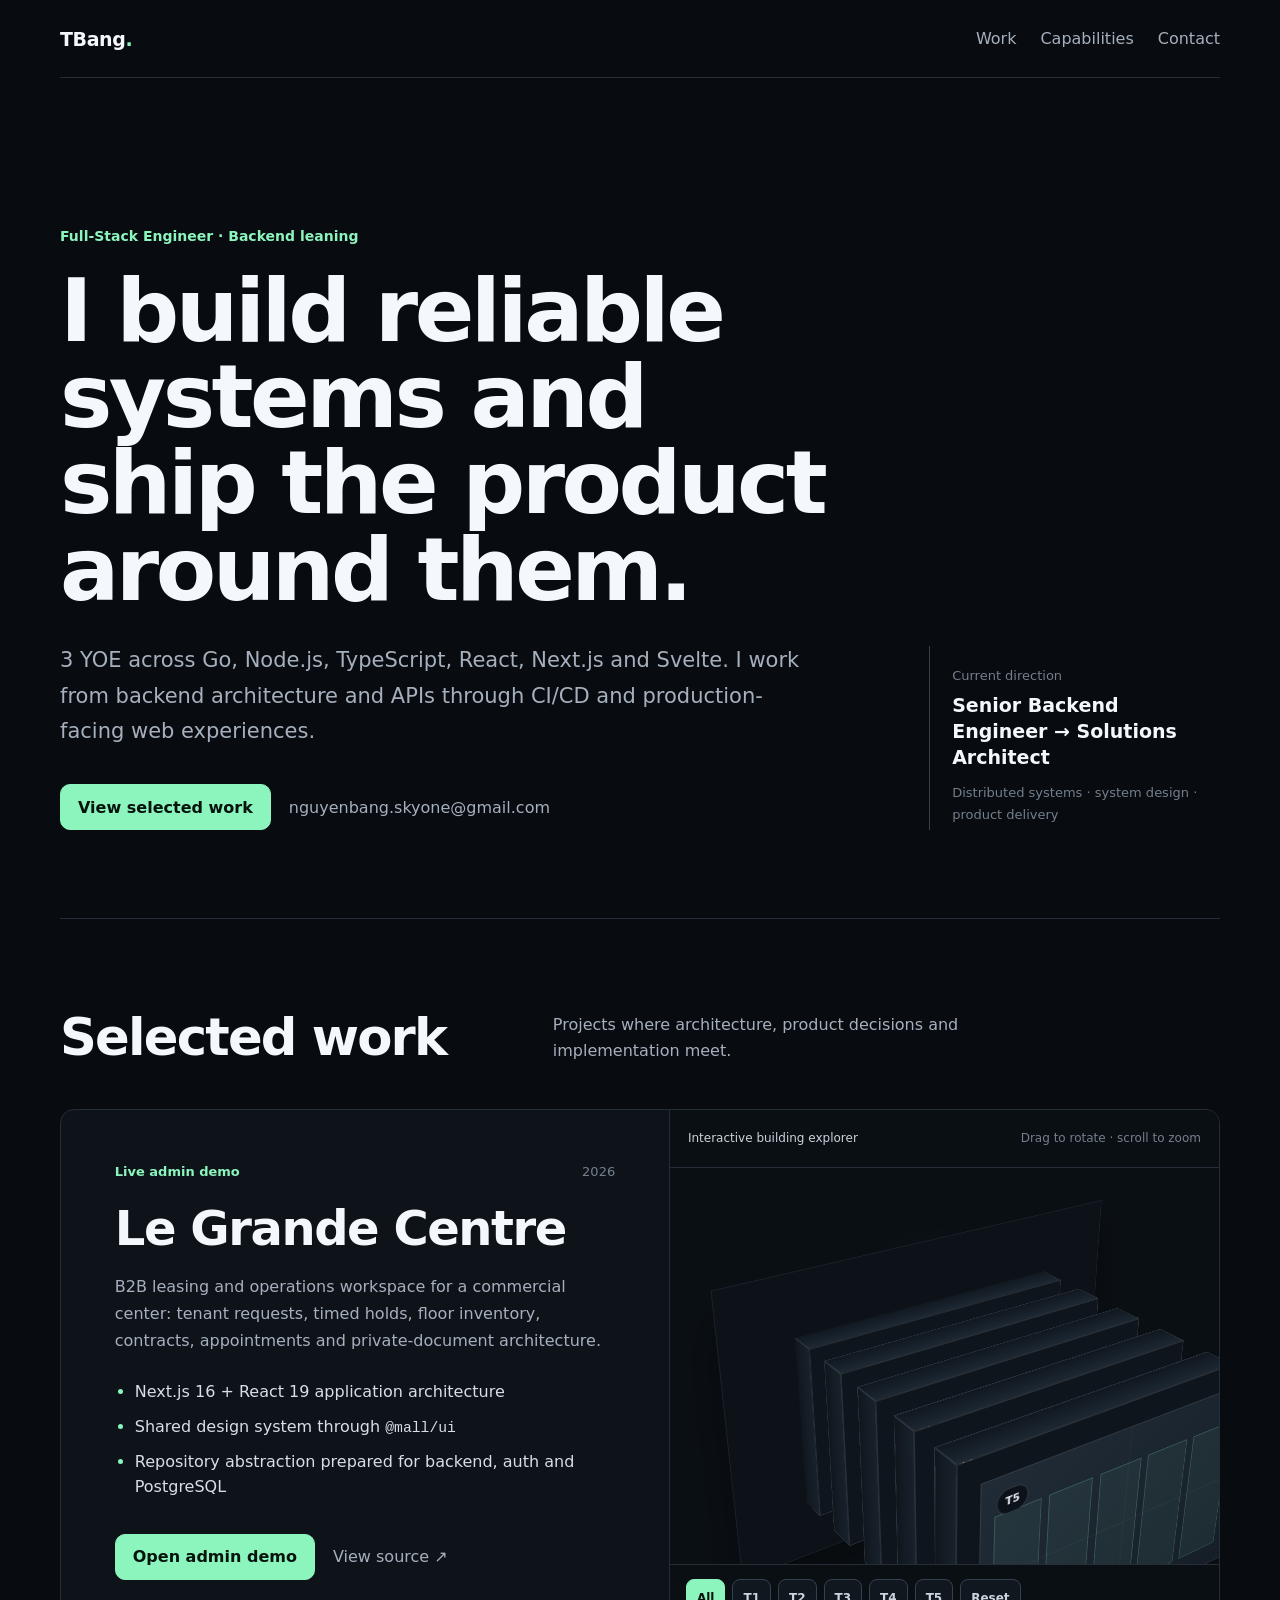
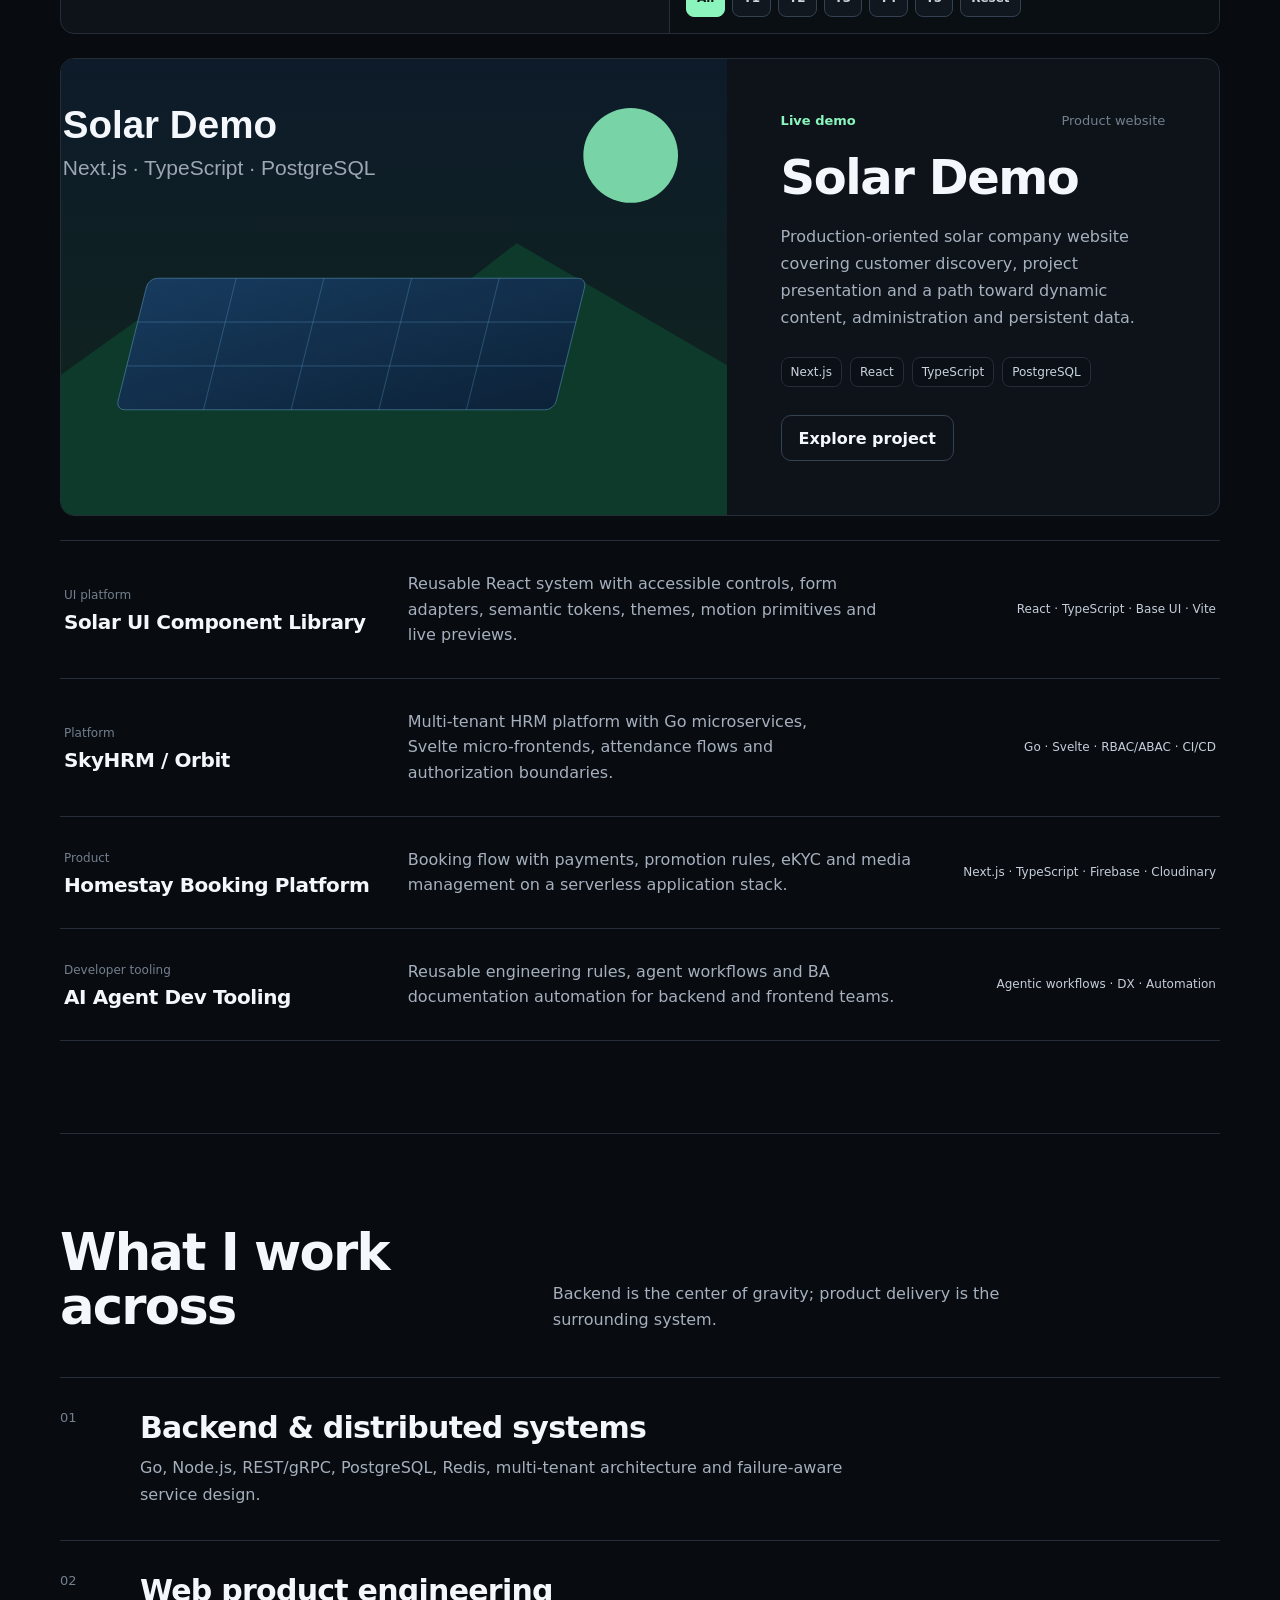
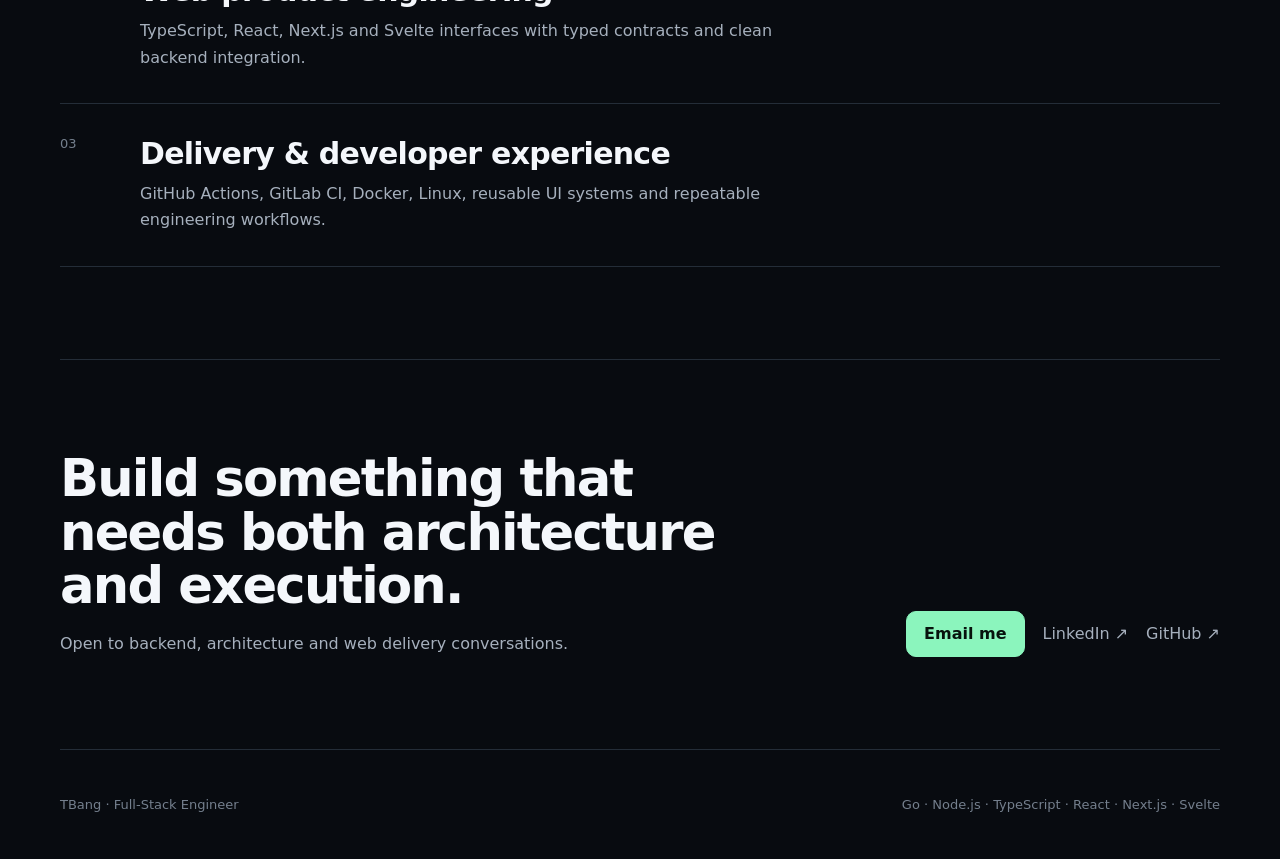
==== commit 594a3ca8: "Fix portfolio script markup" ====
--- a/index.html
+++ b/index.html
@@ -255,5 +255,6 @@
     <span>TBang · Full-Stack Engineer</span>
     <span>Go · Node.js · TypeScript · React · Next.js · Svelte</span>
   </footer>
-  <script src="./assets/le-grande-3d.js" defer></script>\n</body>
+  <script src="./assets/le-grande-3d.js" defer></script>
+</body>
 </html>
--- a/styles.css
+++ b/styles.css
@@ -517,6 +517,223 @@
   font-size: 13px;
 }
 
+.project-visual-3d {
+  --l3d-floor-w: 330px;
+  --l3d-floor-d: 205px;
+  --l3d-floor-h: 30px;
+  --l3d-gap: 58px;
+  min-height: 100%;
+  display: grid;
+  grid-template-rows: auto minmax(390px, 1fr) auto;
+  background: #0a0f14;
+  border-left: 1px solid var(--line);
+  overflow: hidden;
+  cursor: grab;
+  touch-action: none;
+}
+
+.project-visual-3d.is-dragging { cursor: grabbing; }
+
+.l3d-heading {
+  min-height: 58px;
+  display: flex;
+  align-items: center;
+  justify-content: space-between;
+  gap: 18px;
+  padding: 0 18px;
+  border-bottom: 1px solid var(--line);
+  color: #cbd3dc;
+  font-size: 12px;
+}
+
+.l3d-heading span:last-child {
+  color: var(--faint);
+  text-align: right;
+}
+
+.l3d-viewport {
+  position: relative;
+  min-height: 390px;
+  overflow: hidden;
+  perspective: 1050px;
+  background: radial-gradient(circle at 50% 46%, rgba(139,245,189,.08), transparent 38%);
+}
+
+.l3d-scene {
+  position: absolute;
+  left: 50%;
+  top: 57%;
+  width: 0;
+  height: 0;
+  transform-style: preserve-3d;
+  transform: rotateX(-27deg) rotateY(34deg) scale(.88);
+  will-change: transform;
+}
+
+.l3d-ground {
+  position: absolute;
+  left: -250px;
+  top: -175px;
+  width: 500px;
+  height: 350px;
+  transform: translateZ(-28px);
+  border: 1px solid #18212b;
+  background: #0c1218;
+  box-shadow: 0 28px 58px rgba(0,0,0,.38);
+}
+
+.l3d-floor {
+  position: absolute;
+  left: calc(var(--l3d-floor-w) / -2);
+  top: calc(var(--l3d-floor-d) / -2);
+  width: var(--l3d-floor-w);
+  height: var(--l3d-floor-d);
+  transform-style: preserve-3d;
+  transition: opacity .18s ease-out, filter .18s ease-out;
+}
+
+.l3d-floor[data-l3d-floor="1"] { transform: translateZ(0); }
+.l3d-floor[data-l3d-floor="2"] { transform: translateZ(var(--l3d-gap)); }
+.l3d-floor[data-l3d-floor="3"] { transform: translateZ(calc(var(--l3d-gap) * 2)); }
+.l3d-floor[data-l3d-floor="4"] { transform: translateZ(calc(var(--l3d-gap) * 3)); }
+.l3d-floor[data-l3d-floor="5"] { transform: translateZ(calc(var(--l3d-gap) * 4)); }
+
+.l3d-face {
+  position: absolute;
+  border: 1px solid rgba(255,255,255,.11);
+  backface-visibility: visible;
+}
+
+.l3d-top,
+.l3d-bottom {
+  inset: 0;
+}
+
+.l3d-top {
+  transform: translateZ(var(--l3d-floor-h));
+  background:
+    linear-gradient(90deg, transparent 49.75%, rgba(255,255,255,.045) 50%, transparent 50.25%),
+    linear-gradient(transparent 49.75%, rgba(255,255,255,.045) 50%, transparent 50.25%),
+    linear-gradient(145deg, #202b36, #151e27);
+}
+
+.l3d-bottom { background: #0f151c; }
+
+.l3d-front,
+.l3d-back {
+  left: 0;
+  width: 100%;
+  height: var(--l3d-floor-h);
+  background: linear-gradient(#1d2833, #10171f);
+  transform-origin: top center;
+}
+
+.l3d-front {
+  top: 100%;
+  transform: rotateX(-90deg);
+}
+
+.l3d-back {
+  top: 0;
+  transform: rotateX(-90deg);
+}
+
+.l3d-left,
+.l3d-right {
+  top: 0;
+  width: var(--l3d-floor-h);
+  height: 100%;
+  background: linear-gradient(90deg, #18222c, #10161d);
+  transform-origin: left top;
+}
+
+.l3d-left {
+  left: 0;
+  transform: rotateY(90deg);
+}
+
+.l3d-right {
+  left: 100%;
+  transform: rotateY(90deg);
+}
+
+.l3d-floor-label {
+  position: absolute;
+  left: 14px;
+  top: 12px;
+  z-index: 2;
+  transform: translateZ(calc(var(--l3d-floor-h) + 3px));
+  padding: 6px 8px;
+  border: 1px solid rgba(255,255,255,.15);
+  border-radius: 999px;
+  background: #0c1219;
+  color: #e8edf3;
+  font-size: 11px;
+  font-weight: 800;
+  line-height: 1;
+}
+
+.l3d-slot {
+  position: absolute;
+  top: 36px;
+  bottom: 27px;
+  width: 15%;
+  transform: translateZ(calc(var(--l3d-floor-h) + 2px));
+  border: 1px solid rgba(139,245,189,.20);
+  background: rgba(139,245,189,.055);
+}
+
+.l3d-slot.s1 { left: 4%; }
+.l3d-slot.s2 { left: 21.5%; }
+.l3d-slot.s3 { left: 39%; }
+.l3d-slot.s4 { left: 56.5%; }
+.l3d-slot.s5 { left: 74%; }
+
+.l3d-floor:hover,
+.l3d-floor.is-active {
+  filter: brightness(1.2);
+}
+
+.l3d-floor.is-active .l3d-top {
+  border-color: rgba(139,245,189,.85);
+  box-shadow: inset 0 0 0 1px rgba(139,245,189,.25);
+}
+
+.l3d-floor.is-muted { opacity: .25; }
+
+.l3d-controls {
+  display: flex;
+  flex-wrap: wrap;
+  gap: 7px;
+  padding: 14px 16px 16px;
+  border-top: 1px solid var(--line);
+}
+
+.l3d-controls button {
+  min-width: 38px;
+  min-height: 38px;
+  padding: 0 10px;
+  border: 1px solid var(--line-strong);
+  border-radius: 8px;
+  background: #10171f;
+  color: #cbd3dc;
+  font: inherit;
+  font-size: 12px;
+  font-weight: 700;
+  cursor: pointer;
+}
+
+.l3d-controls button:hover {
+  border-color: #526274;
+  color: var(--text);
+}
+
+.l3d-controls button.is-active {
+  border-color: var(--accent);
+  background: var(--accent);
+  color: var(--accent-ink);
+}
+
 @media (max-width: 920px) {
   .hero {
     min-height: auto;
@@ -535,7 +752,8 @@
     grid-template-columns: 1fr;
   }
 
-  .project-visual-code {
+  .project-visual-code,
+  .project-visual-3d {
     border-left: 0;
     border-top: 1px solid var(--line);
   }
@@ -582,6 +800,39 @@
   .project-copy { padding: 26px 22px 30px; }
 
   .project-lead { min-height: auto; }
+
+  .project-visual-3d {
+    --l3d-floor-w: 270px;
+    --l3d-floor-d: 168px;
+    --l3d-floor-h: 26px;
+    --l3d-gap: 48px;
+    grid-template-rows: auto minmax(330px, 1fr) auto;
+  }
+
+  .l3d-heading {
+    align-items: flex-start;
+    flex-direction: column;
+    justify-content: center;
+    gap: 4px;
+    padding-block: 12px;
+  }
+
+  .l3d-heading span:last-child { text-align: left; }
+
+  .l3d-viewport { min-height: 330px; }
+
+  .l3d-scene { top: 56%; }
+
+  .l3d-controls {
+    gap: 6px;
+    padding: 12px;
+  }
+
+  .l3d-controls button {
+    min-width: 36px;
+    min-height: 36px;
+    padding-inline: 9px;
+  }
 
   .diagram {
     min-height: 320px;
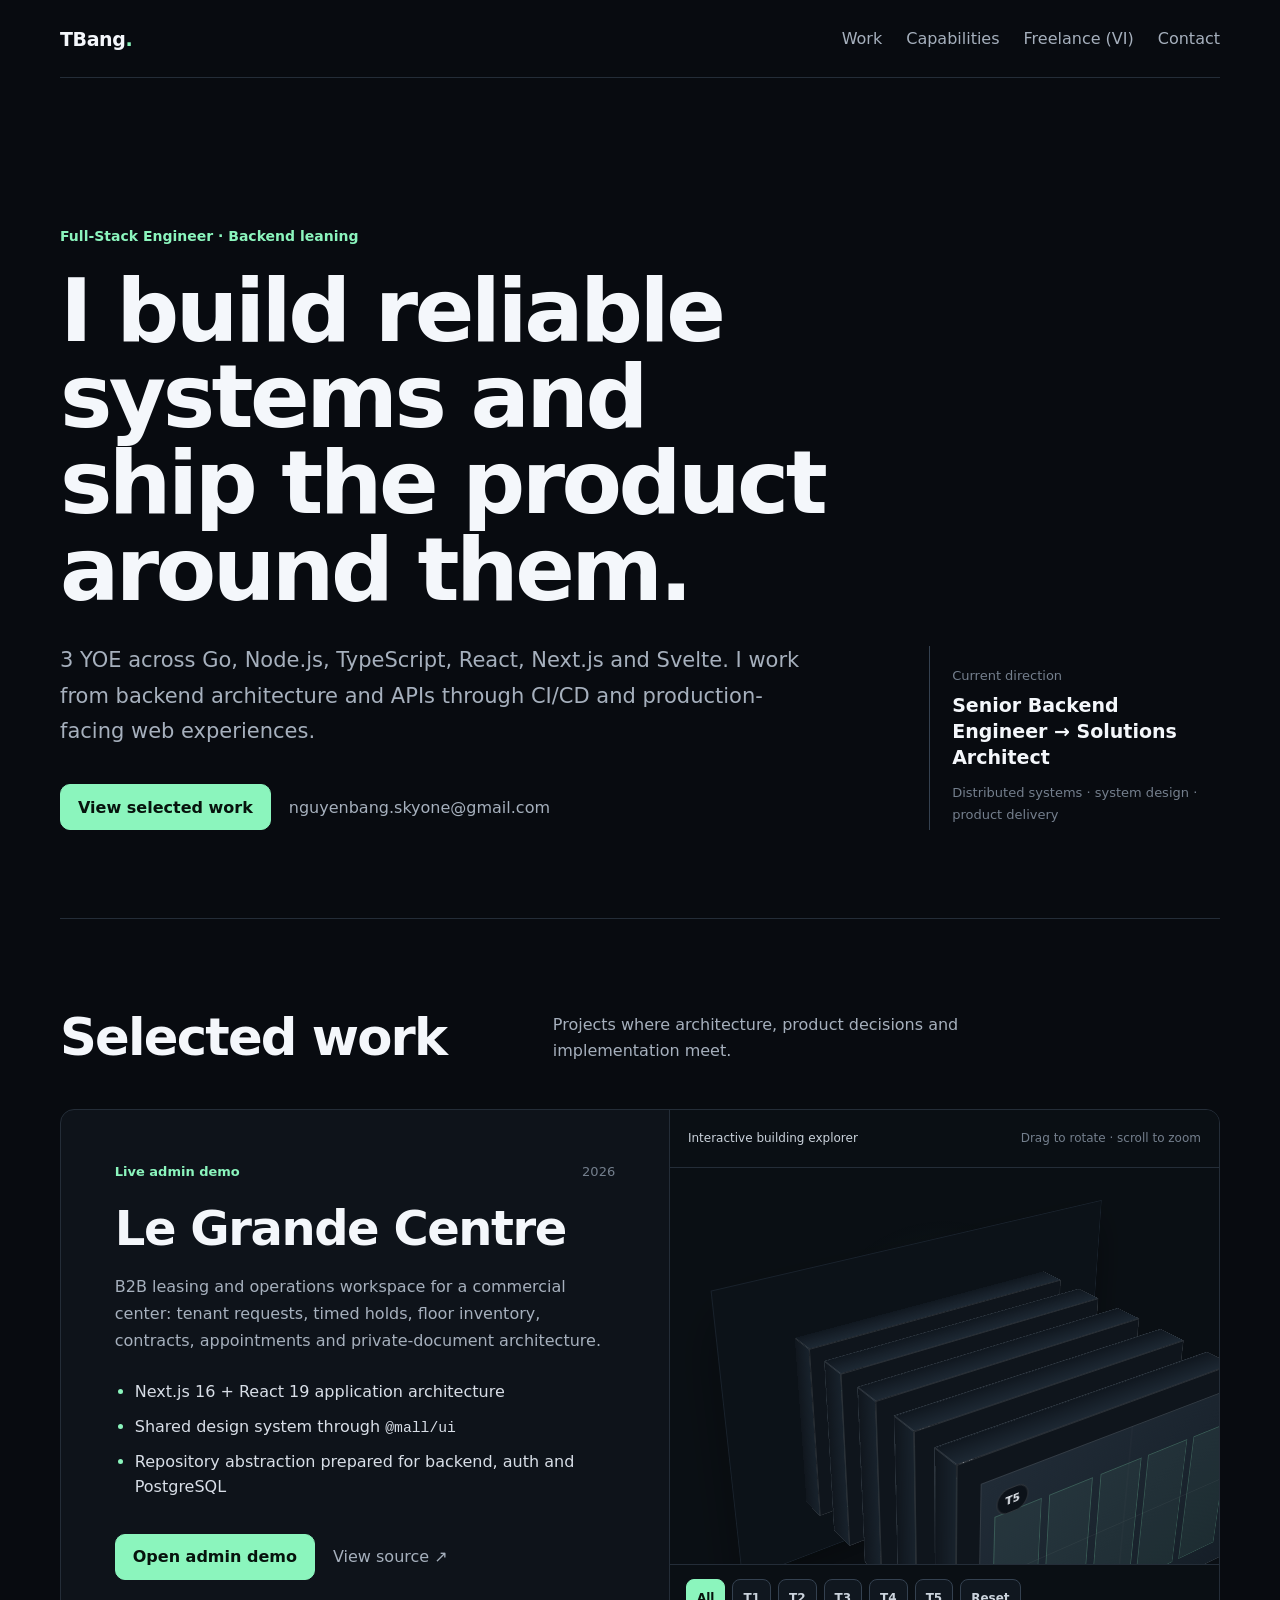
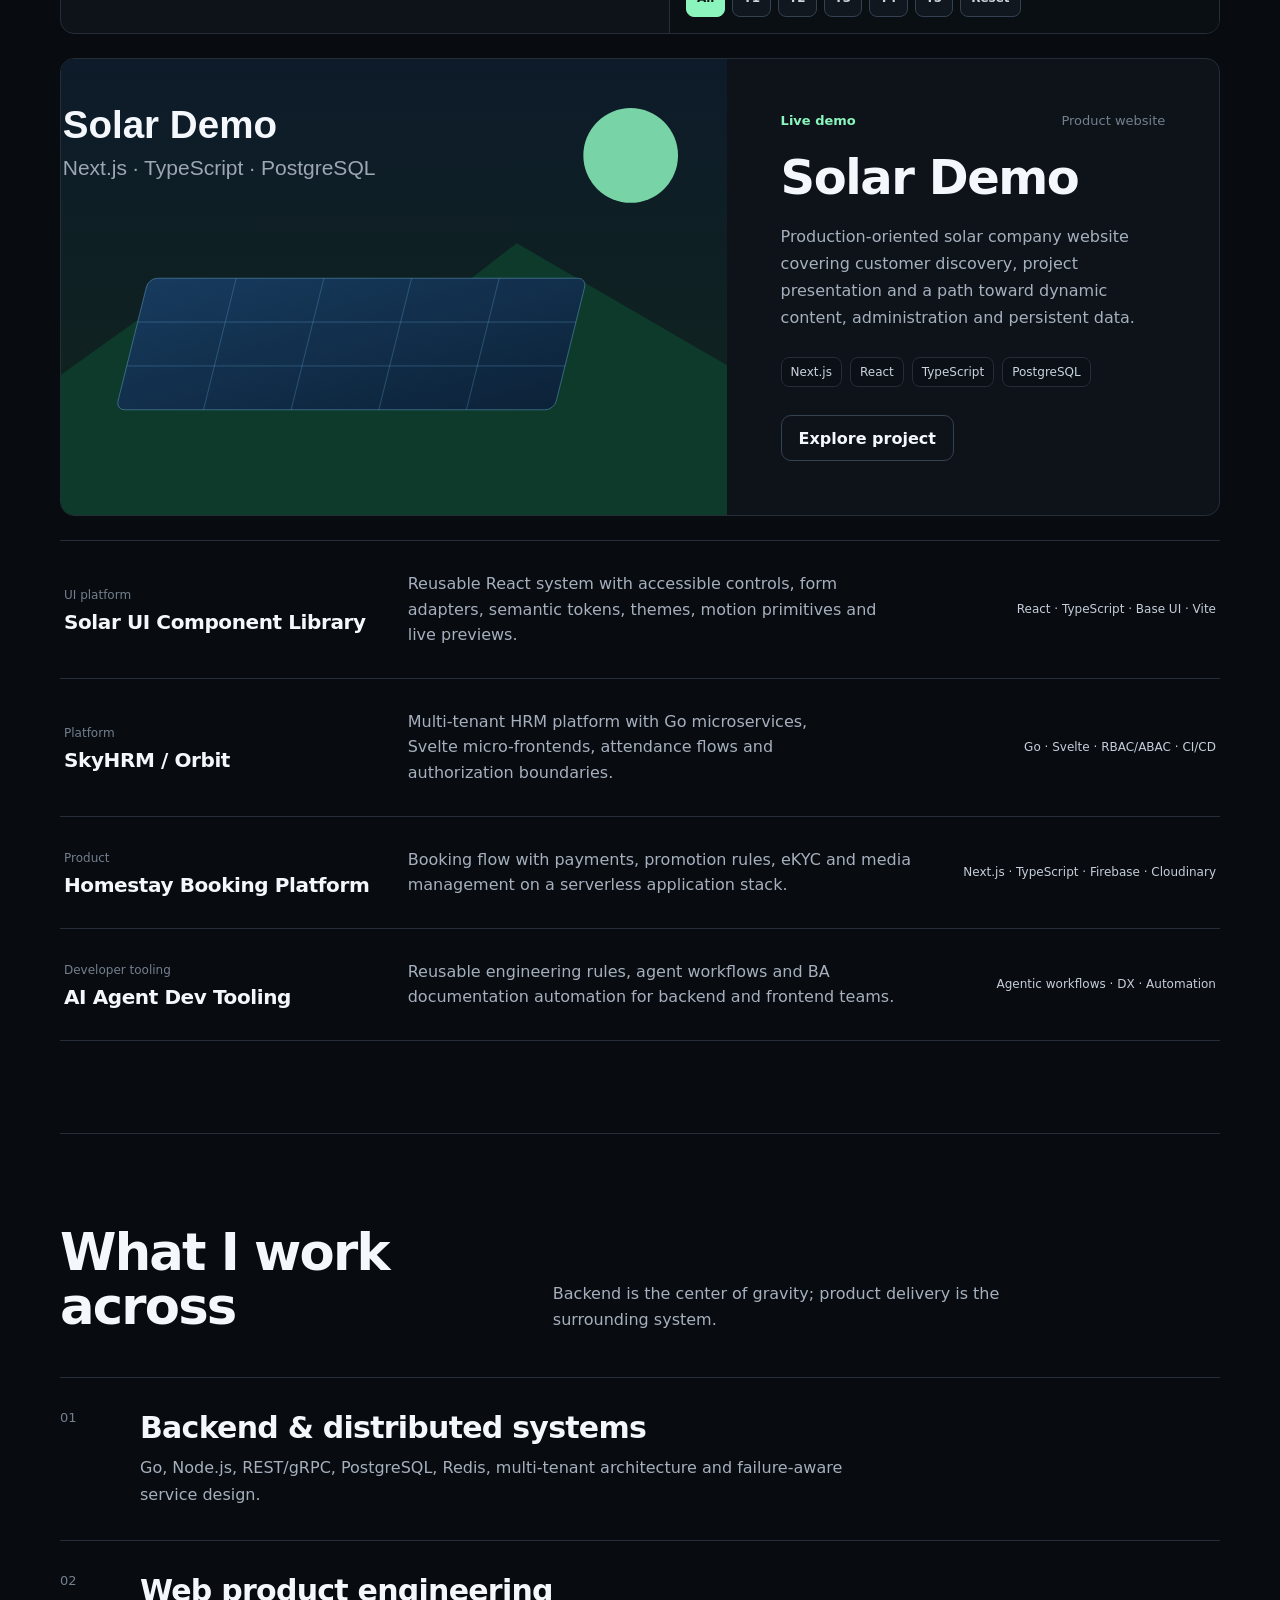
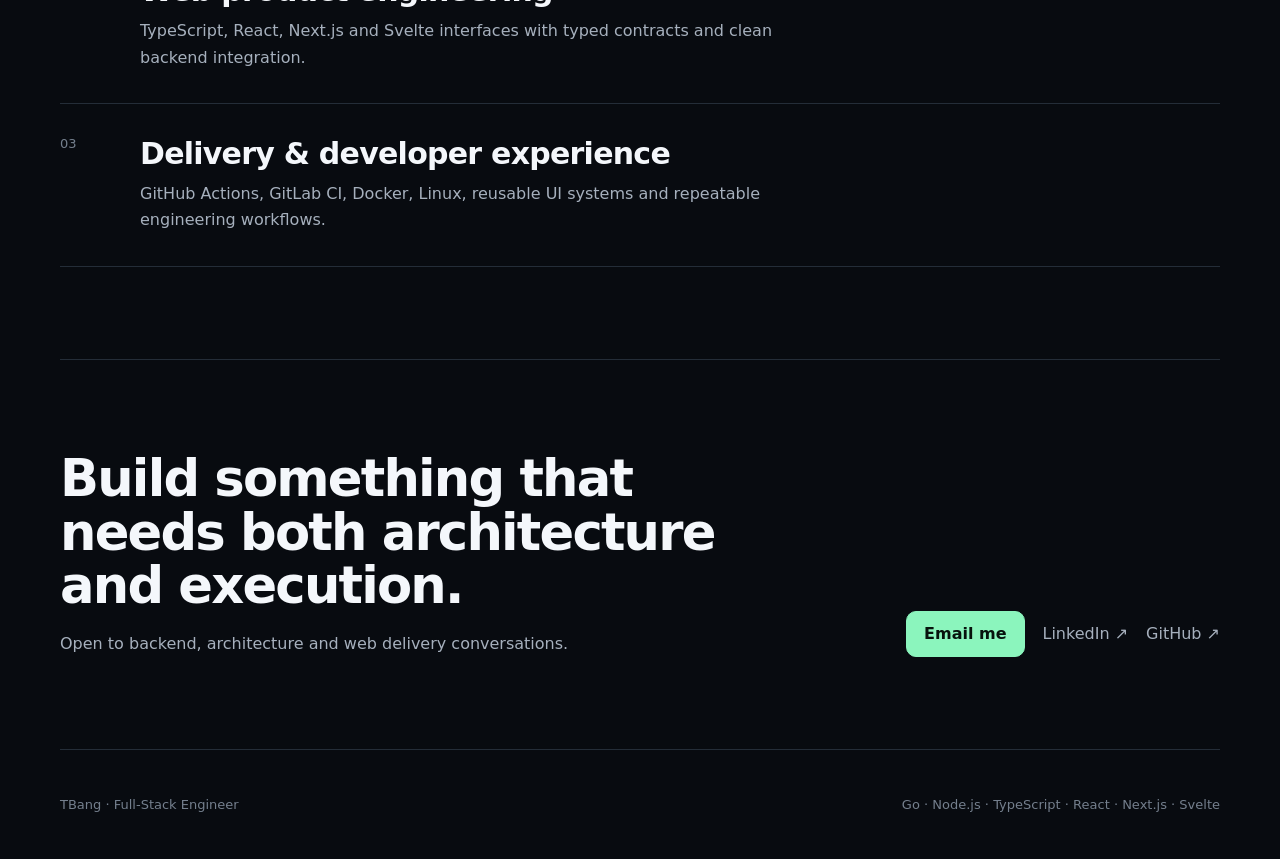
==== commit fc237466: "feat(portfolio): link Vietnamese freelance profile from navigation" ====
--- a/index.html
+++ b/index.html
@@ -17,6 +17,7 @@
     <nav class="nav" aria-label="Primary navigation">
       <a href="#work">Work</a>
       <a href="#capabilities">Capabilities</a>
+      <a href="./ho-so-nang-luc.html" lang="vi">Freelance (VI)</a>
       <a href="#contact">Contact</a>
     </nav>
   </header>
